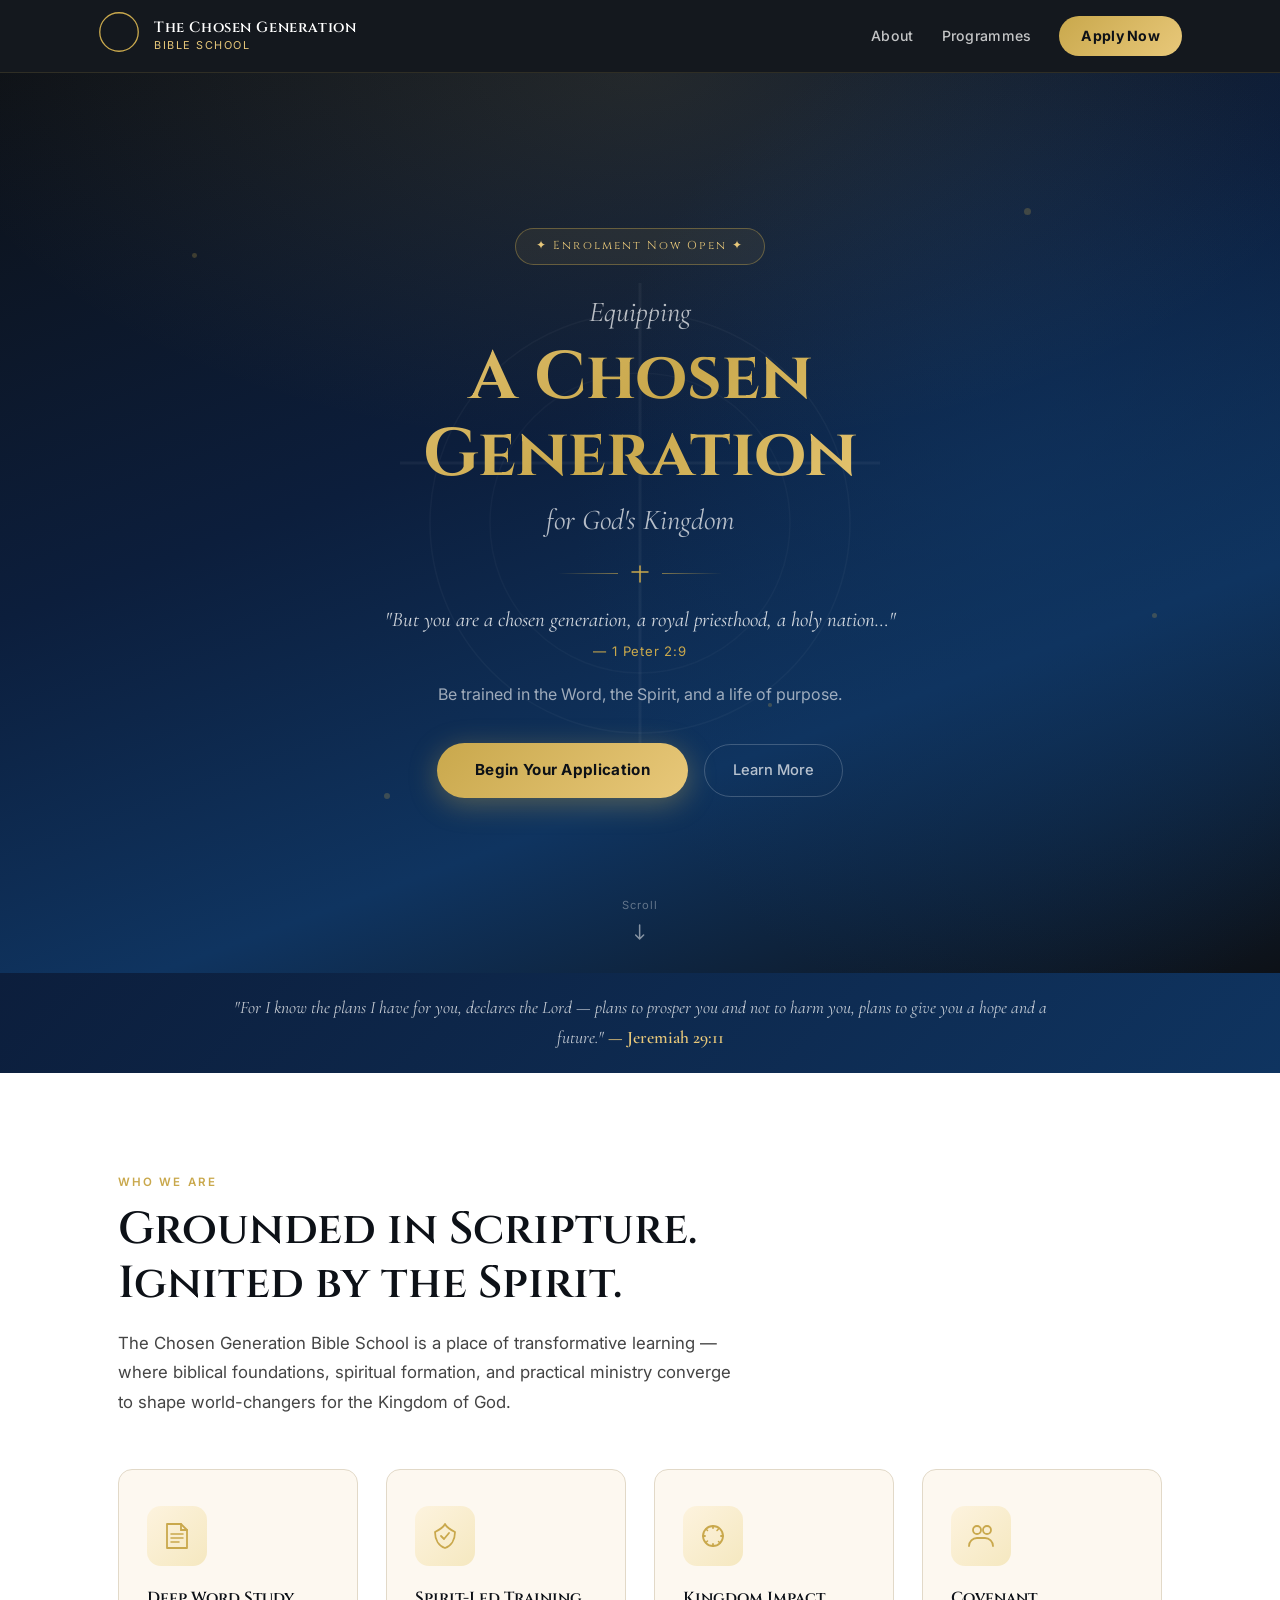
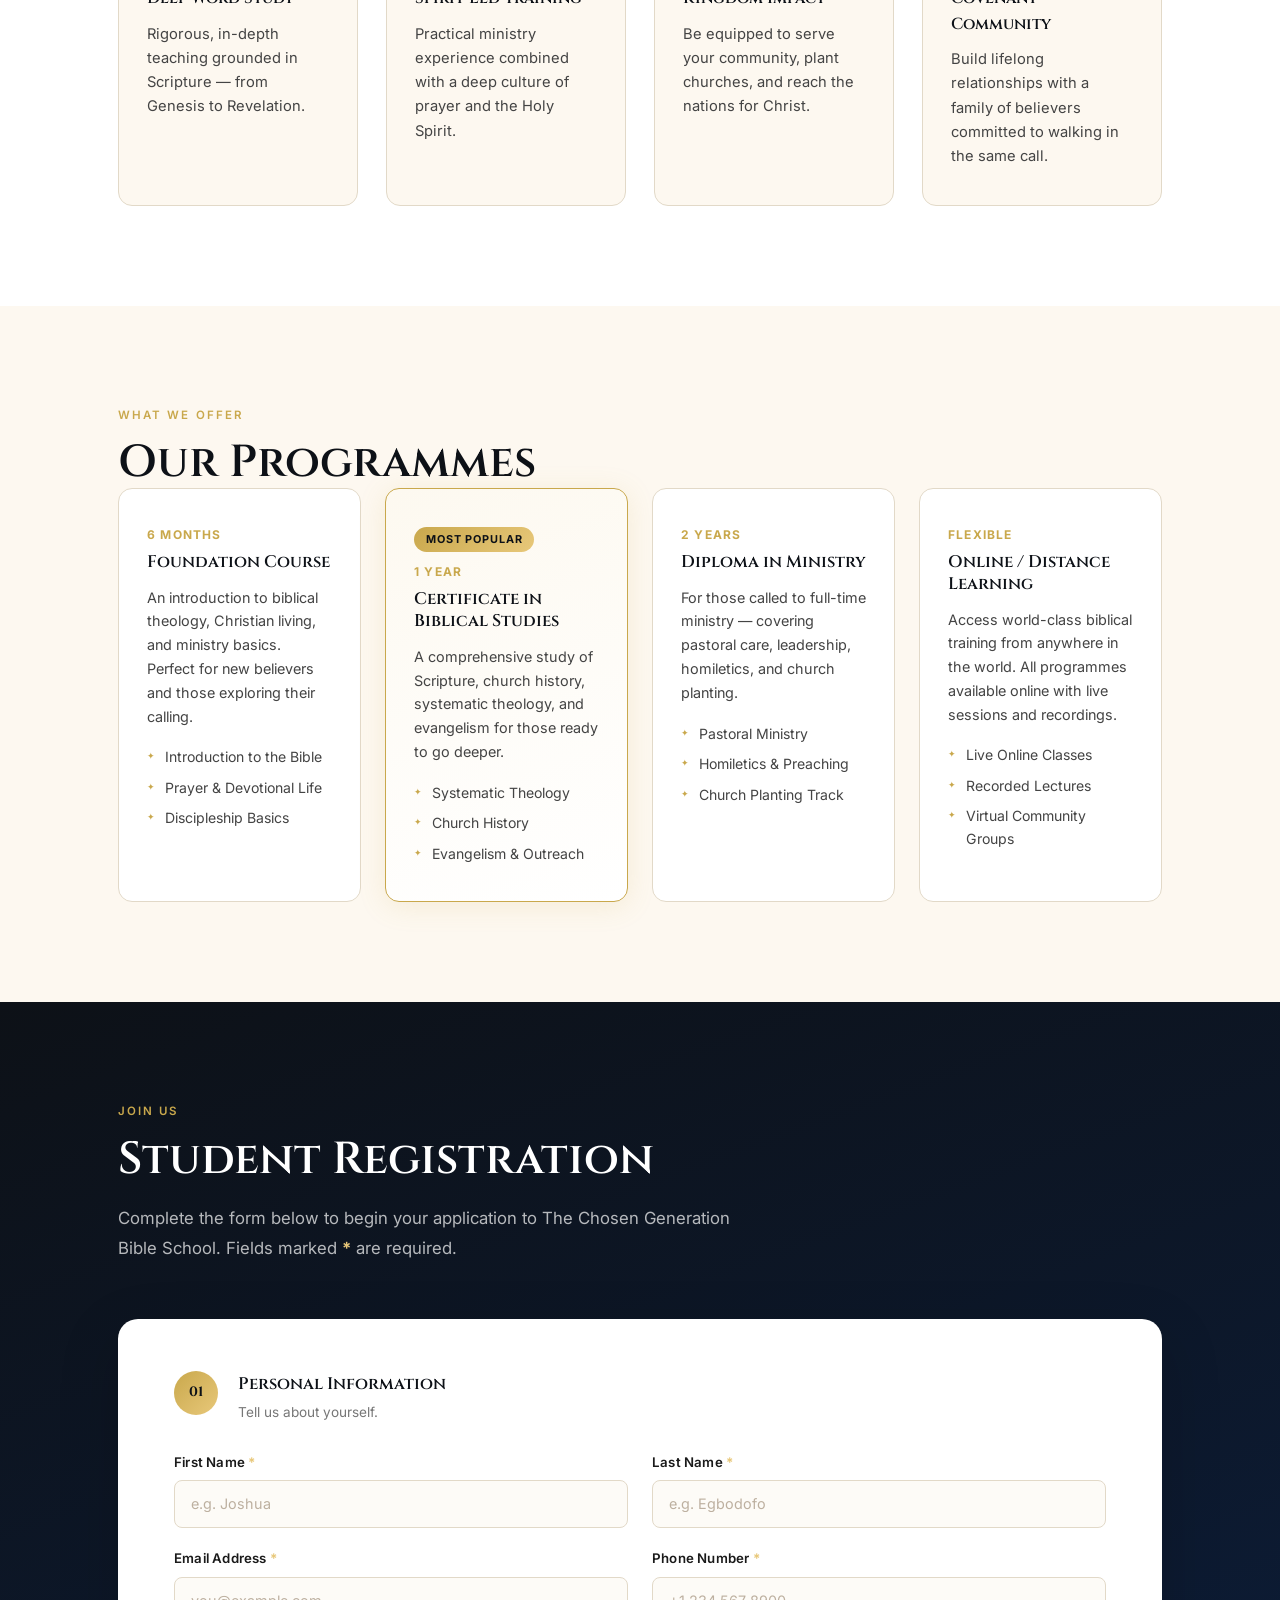
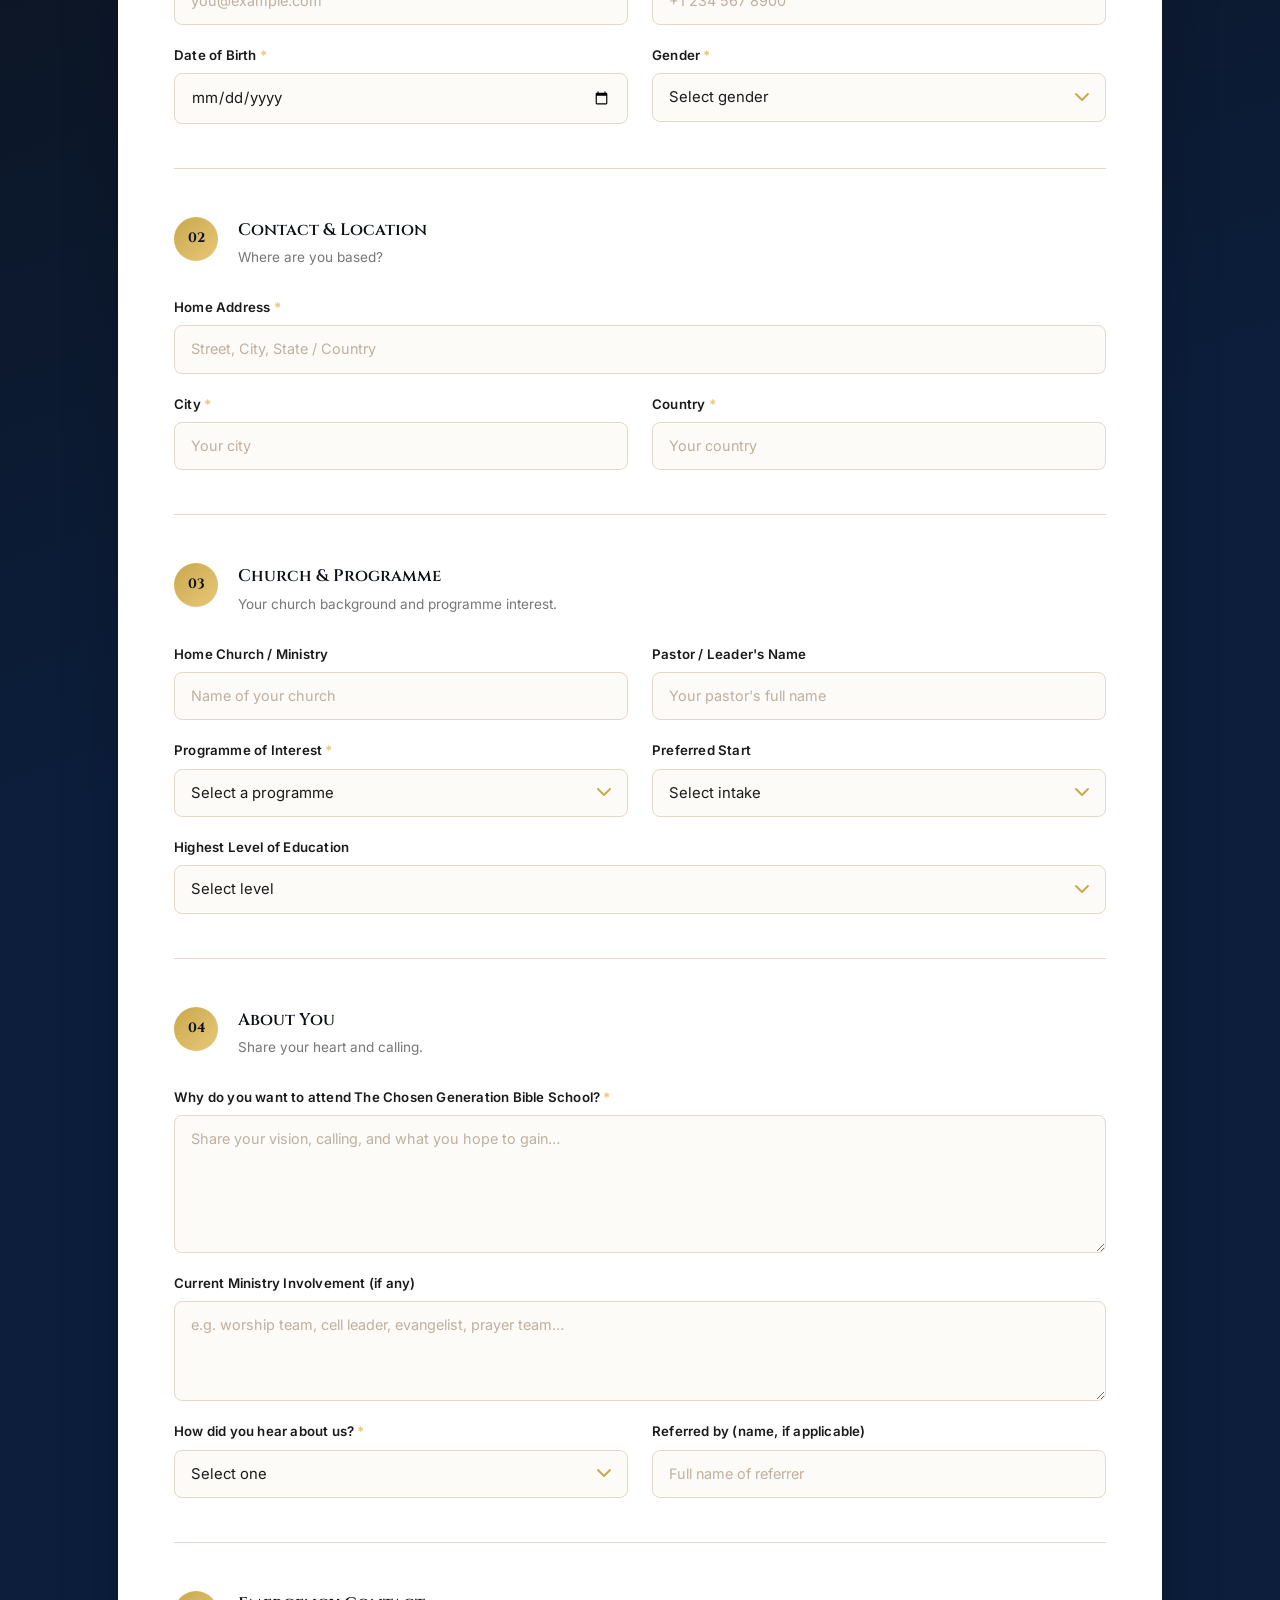
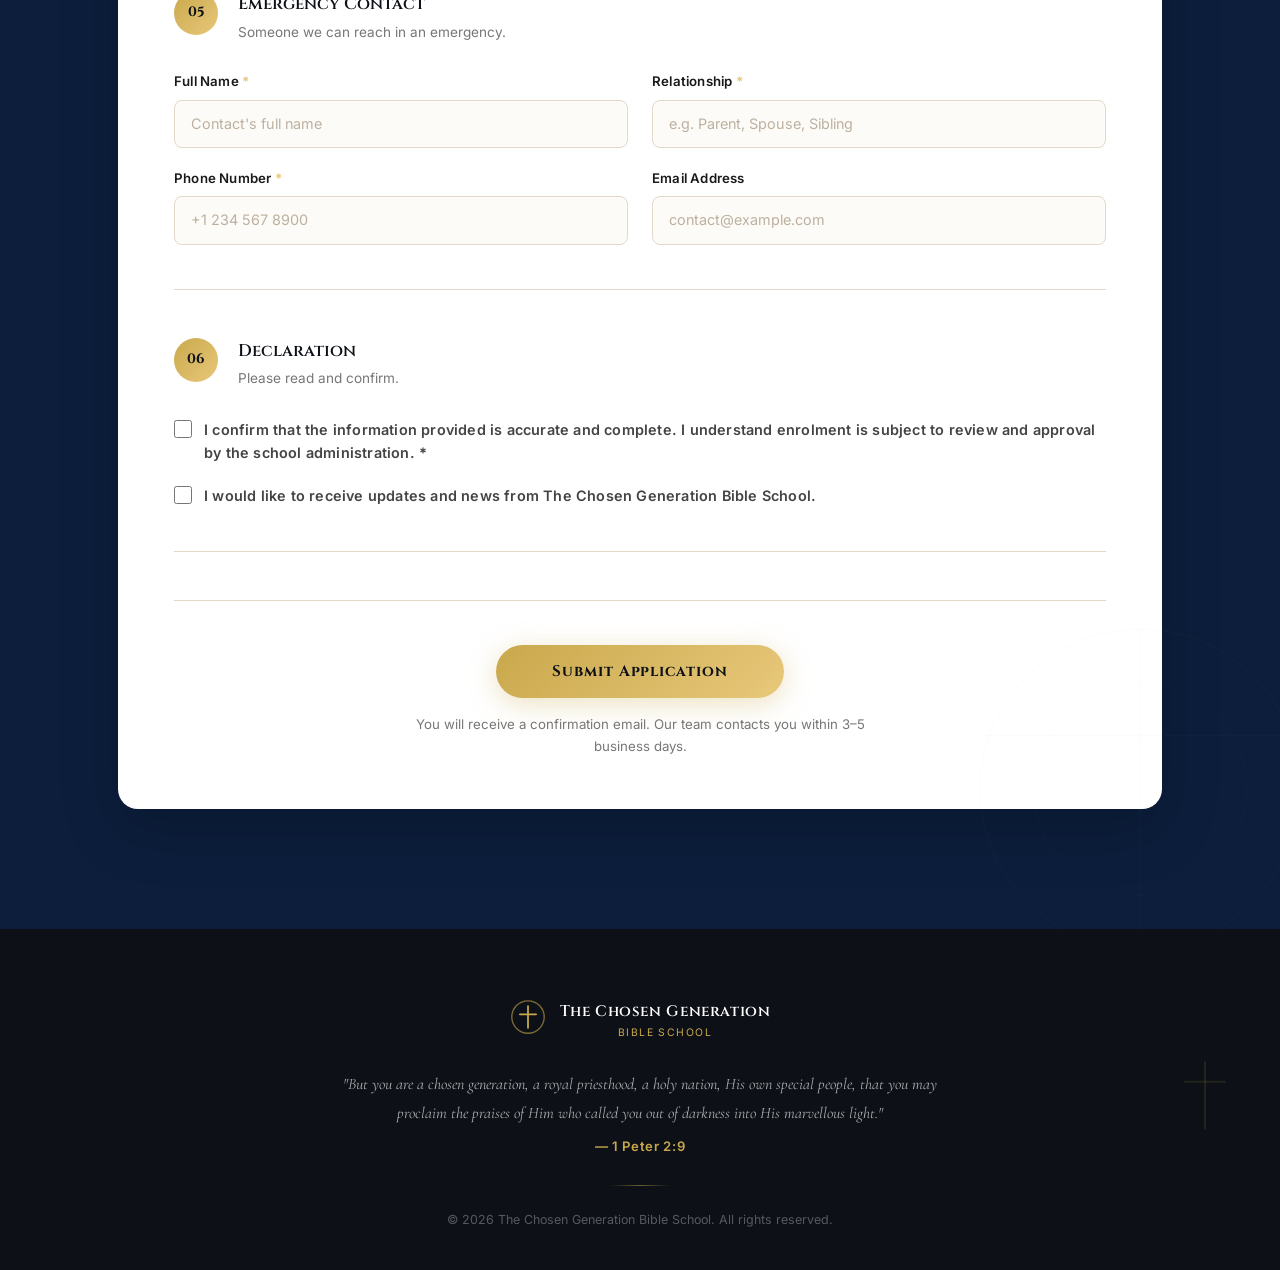
==== index.html @ 265ebb75 "Add registration page for The Chosen Generation Bible School Builds a complete, beautifully styled s" ====
<!DOCTYPE html>
<html lang="en">
<head>
  <meta charset="UTF-8" />
  <meta name="viewport" content="width=device-width, initial-scale=1.0" />
  <title>Register – The Chosen Generation Bible School</title>
  <link rel="stylesheet" href="style.css" />
  <link href="https://fonts.googleapis.com/css2?family=Cinzel:wght@400;600;700&family=Cormorant+Garamond:ital,wght@0,400;0,600;1,400&family=Inter:wght@400;500;600&display=swap" rel="stylesheet" />
</head>
<body>

  <!-- ── HEADER ── -->
  <header class="site-header" id="top">
    <div class="header-inner">
      <a href="#top" class="logo-wrap">
        <div class="logo-emblem">
          <svg viewBox="0 0 48 48" fill="none" xmlns="http://www.w3.org/2000/svg">
            <circle cx="24" cy="24" r="22" stroke="url(#gRing)" stroke-width="1.5"/>
            <line x1="24" y1="10" x2="24" y2="38" stroke="url(#gCross)" stroke-width="2.5" stroke-linecap="round"/>
            <line x1="14" y1="20" x2="34" y2="20" stroke="url(#gCross)" stroke-width="2.5" stroke-linecap="round"/>
            <defs>
              <linearGradient id="gRing" x1="0" y1="0" x2="48" y2="48">
                <stop offset="0%" stop-color="#c9a84c"/>
                <stop offset="100%" stop-color="#f0d080"/>
              </linearGradient>
              <linearGradient id="gCross" x1="0" y1="0" x2="48" y2="48">
                <stop offset="0%" stop-color="#e8c87a"/>
                <stop offset="100%" stop-color="#c9a84c"/>
              </linearGradient>
            </defs>
          </svg>
        </div>
        <div class="logo-text">
          <span class="logo-main">The Chosen Generation</span>
          <span class="logo-sub">Bible School</span>
        </div>
      </a>
      <button class="nav-toggle" id="navToggle" aria-label="Toggle menu">
        <span></span><span></span><span></span>
      </button>
      <nav class="main-nav" id="mainNav">
        <a href="#about">About</a>
        <a href="#programmes">Programmes</a>
        <a href="#register" class="nav-cta">Apply Now</a>
      </nav>
    </div>
  </header>

  <!-- ── HERO ── -->
  <section class="hero">
    <div class="hero-bg">
      <div class="hero-bg-cross">
        <svg viewBox="0 0 200 200" fill="none" xmlns="http://www.w3.org/2000/svg">
          <line x1="100" y1="20" x2="100" y2="180" stroke="white" stroke-width="1" stroke-opacity="0.08"/>
          <line x1="20" y1="80" x2="180" y2="80" stroke="white" stroke-width="1" stroke-opacity="0.08"/>
          <circle cx="100" cy="100" r="70" stroke="white" stroke-width="0.5" stroke-opacity="0.06"/>
          <circle cx="100" cy="100" r="50" stroke="white" stroke-width="0.5" stroke-opacity="0.05"/>
        </svg>
      </div>
      <div class="hero-particles">
        <span class="particle" style="--x:15%;--y:20%;--d:4s;--s:0.8"></span>
        <span class="particle" style="--x:80%;--y:15%;--d:6s;--s:1.2"></span>
        <span class="particle" style="--x:60%;--y:70%;--d:5s;--s:0.6"></span>
        <span class="particle" style="--x:30%;--y:80%;--d:7s;--s:1"></span>
        <span class="particle" style="--x:90%;--y:60%;--d:4.5s;--s:0.9"></span>
      </div>
    </div>
    <div class="hero-content">
      <div class="hero-badge-wrap">
        <span class="hero-badge">✦ Enrolment Now Open ✦</span>
      </div>
      <h1 class="hero-title">
        <span class="hero-title-small">Equipping</span>
        <span class="hero-title-large">A Chosen Generation</span>
        <span class="hero-title-small">for God's Kingdom</span>
      </h1>
      <div class="hero-divider">
        <span></span><svg width="20" height="20" viewBox="0 0 20 20"><path d="M10 2v16M2 8h16" stroke="#c9a84c" stroke-width="1.5" stroke-linecap="round"/></svg><span></span>
      </div>
      <p class="hero-verse">"But you are a chosen generation, a royal priesthood, a holy nation…"</p>
      <p class="hero-ref">— 1 Peter 2:9</p>
      <p class="hero-sub">Be trained in the Word, the Spirit, and a life of purpose.</p>
      <div class="hero-actions">
        <a href="#register" class="btn-hero-primary">Begin Your Application</a>
        <a href="#about" class="btn-hero-ghost">Learn More</a>
      </div>
    </div>
    <div class="hero-scroll-hint">
      <span>Scroll</span>
      <svg width="12" height="18" viewBox="0 0 12 18"><path d="M6 2v14M2 12l4 4 4-4" stroke="rgba(255,255,255,0.5)" stroke-width="1.5" stroke-linecap="round" fill="none"/></svg>
    </div>
  </section>

  <!-- ── VERSE BANNER ── -->
  <div class="verse-banner">
    <p>"For I know the plans I have for you, declares the Lord — plans to prosper you and not to harm you, plans to give you a hope and a future." <em>— Jeremiah 29:11</em></p>
  </div>

  <!-- ── ABOUT ── -->
  <section id="about" class="about-section">
    <div class="section-container">
      <div class="section-label">Who We Are</div>
      <h2 class="section-title">Grounded in Scripture.<br/>Ignited by the Spirit.</h2>
      <p class="section-intro">
        The Chosen Generation Bible School is a place of transformative learning — where biblical foundations,
        spiritual formation, and practical ministry converge to shape world-changers for the Kingdom of God.
      </p>
      <div class="feature-grid">
        <div class="feature-card">
          <div class="feature-icon">
            <svg width="32" height="32" viewBox="0 0 32 32" fill="none"><path d="M6 4h14l6 6v18H6V4z" stroke="#c9a84c" stroke-width="1.8" stroke-linejoin="round"/><path d="M20 4v6h6" stroke="#c9a84c" stroke-width="1.8" stroke-linecap="round"/><line x1="10" y1="14" x2="22" y2="14" stroke="#c9a84c" stroke-width="1.5" stroke-linecap="round"/><line x1="10" y1="18" x2="22" y2="18" stroke="#c9a84c" stroke-width="1.5" stroke-linecap="round"/><line x1="10" y1="22" x2="18" y2="22" stroke="#c9a84c" stroke-width="1.5" stroke-linecap="round"/></svg>
          </div>
          <h3>Deep Word Study</h3>
          <p>Rigorous, in-depth teaching grounded in Scripture — from Genesis to Revelation.</p>
        </div>
        <div class="feature-card">
          <div class="feature-icon">
            <svg width="32" height="32" viewBox="0 0 32 32" fill="none"><path d="M16 4c-2 4-6 6-10 8 0 8 4 14 10 16 6-2 10-8 10-16-4-2-8-4-10-8z" stroke="#c9a84c" stroke-width="1.8" stroke-linejoin="round"/><path d="M12 16l3 3 5-6" stroke="#c9a84c" stroke-width="1.8" stroke-linecap="round" stroke-linejoin="round"/></svg>
          </div>
          <h3>Spirit-Led Training</h3>
          <p>Practical ministry experience combined with a deep culture of prayer and the Holy Spirit.</p>
        </div>
        <div class="feature-card">
          <div class="feature-icon">
            <svg width="32" height="32" viewBox="0 0 32 32" fill="none"><circle cx="16" cy="16" r="10" stroke="#c9a84c" stroke-width="1.8"/><path d="M16 6v2M16 24v2M6 16h2M24 16h2" stroke="#c9a84c" stroke-width="1.8" stroke-linecap="round"/><path d="M9 9l1.5 1.5M21.5 21.5l1.5 1.5M21.5 9l-1.5 1.5M9 22.5l1.5-1.5" stroke="#c9a84c" stroke-width="1.5" stroke-linecap="round"/></svg>
          </div>
          <h3>Kingdom Impact</h3>
          <p>Be equipped to serve your community, plant churches, and reach the nations for Christ.</p>
        </div>
        <div class="feature-card">
          <div class="feature-icon">
            <svg width="32" height="32" viewBox="0 0 32 32" fill="none"><circle cx="12" cy="10" r="4" stroke="#c9a84c" stroke-width="1.8"/><circle cx="22" cy="10" r="4" stroke="#c9a84c" stroke-width="1.8"/><path d="M4 26c0-4.4 3.6-8 8-8h8c4.4 0 8 3.6 8 8" stroke="#c9a84c" stroke-width="1.8" stroke-linecap="round"/></svg>
          </div>
          <h3>Covenant Community</h3>
          <p>Build lifelong relationships with a family of believers committed to walking in the same call.</p>
        </div>
      </div>
    </div>
  </section>

  <!-- ── PROGRAMMES ── -->
  <section id="programmes" class="programmes-section">
    <div class="section-container">
      <div class="section-label">What We Offer</div>
      <h2 class="section-title">Our Programmes</h2>
      <div class="programme-grid">
        <div class="programme-card">
          <div class="programme-duration">6 Months</div>
          <h3>Foundation Course</h3>
          <p>An introduction to biblical theology, Christian living, and ministry basics. Perfect for new believers and those exploring their calling.</p>
          <ul>
            <li>Introduction to the Bible</li>
            <li>Prayer &amp; Devotional Life</li>
            <li>Discipleship Basics</li>
          </ul>
        </div>
        <div class="programme-card featured">
          <div class="programme-badge">Most Popular</div>
          <div class="programme-duration">1 Year</div>
          <h3>Certificate in Biblical Studies</h3>
          <p>A comprehensive study of Scripture, church history, systematic theology, and evangelism for those ready to go deeper.</p>
          <ul>
            <li>Systematic Theology</li>
            <li>Church History</li>
            <li>Evangelism &amp; Outreach</li>
          </ul>
        </div>
        <div class="programme-card">
          <div class="programme-duration">2 Years</div>
          <h3>Diploma in Ministry</h3>
          <p>For those called to full-time ministry — covering pastoral care, leadership, homiletics, and church planting.</p>
          <ul>
            <li>Pastoral Ministry</li>
            <li>Homiletics &amp; Preaching</li>
            <li>Church Planting Track</li>
          </ul>
        </div>
        <div class="programme-card">
          <div class="programme-duration">Flexible</div>
          <h3>Online / Distance Learning</h3>
          <p>Access world-class biblical training from anywhere in the world. All programmes available online with live sessions and recordings.</p>
          <ul>
            <li>Live Online Classes</li>
            <li>Recorded Lectures</li>
            <li>Virtual Community Groups</li>
          </ul>
        </div>
      </div>
    </div>
  </section>

  <!-- ── REGISTRATION FORM ── -->
  <section id="register" class="form-section">
    <div class="form-bg-cross">
      <svg viewBox="0 0 300 300" fill="none" xmlns="http://www.w3.org/2000/svg">
        <circle cx="150" cy="150" r="120" stroke="#c9a84c" stroke-width="0.5" stroke-opacity="0.12"/>
        <circle cx="150" cy="150" r="80" stroke="#c9a84c" stroke-width="0.5" stroke-opacity="0.08"/>
        <line x1="150" y1="30" x2="150" y2="270" stroke="#c9a84c" stroke-width="0.5" stroke-opacity="0.1"/>
        <line x1="30" y1="110" x2="270" y2="110" stroke="#c9a84c" stroke-width="0.5" stroke-opacity="0.1"/>
      </svg>
    </div>
    <div class="section-container">
      <div class="form-intro">
        <div class="section-label">Join Us</div>
        <h2 class="section-title light">Student Registration</h2>
        <p class="section-intro light">
          Complete the form below to begin your application to The Chosen Generation Bible School.
          Fields marked <span class="req">*</span> are required.
        </p>
      </div>

      <div class="form-card">
        <!--
          HOW TO ACTIVATE FORM SUBMISSIONS
          =================================
          1. Go to https://web3forms.com
          2. Enter your email address → click "Create Access Key"
          3. Copy the access key
          4. Replace "YOUR_ACCESS_KEY_HERE" below with your key
          Free plan: 250 submissions/month — no credit card needed.
        -->
        <form id="registrationForm" action="https://api.web3forms.com/submit" method="POST" novalidate>
          <input type="hidden" name="access_key" value="YOUR_ACCESS_KEY_HERE" />
          <input type="hidden" name="subject" value="New Bible School Registration – The Chosen Generation" />
          <input type="hidden" name="redirect" value="https://iamwheelze.github.io/thechosengen/success.html" />
          <input type="checkbox" name="botcheck" style="display:none;" />

          <!-- Personal Information -->
          <div class="form-block">
            <div class="form-block-header">
              <div class="form-block-num">01</div>
              <div>
                <h3>Personal Information</h3>
                <p>Tell us about yourself.</p>
              </div>
            </div>
            <div class="field-grid">
              <div class="field">
                <label for="firstName">First Name <span class="req">*</span></label>
                <input type="text" id="firstName" name="First Name" placeholder="e.g. Joshua" required />
              </div>
              <div class="field">
                <label for="lastName">Last Name <span class="req">*</span></label>
                <input type="text" id="lastName" name="Last Name" placeholder="e.g. Egbodofo" required />
              </div>
              <div class="field">
                <label for="email">Email Address <span class="req">*</span></label>
                <input type="email" id="email" name="Email" placeholder="you@example.com" required />
              </div>
              <div class="field">
                <label for="phone">Phone Number <span class="req">*</span></label>
                <input type="tel" id="phone" name="Phone Number" placeholder="+1 234 567 8900" required />
              </div>
              <div class="field">
                <label for="dob">Date of Birth <span class="req">*</span></label>
                <input type="date" id="dob" name="Date of Birth" required />
              </div>
              <div class="field">
                <label for="gender">Gender <span class="req">*</span></label>
                <select id="gender" name="Gender" required>
                  <option value="" disabled selected>Select gender</option>
                  <option>Male</option>
                  <option>Female</option>
                  <option>Prefer not to say</option>
                </select>
              </div>
            </div>
          </div>

          <!-- Contact & Location -->
          <div class="form-block">
            <div class="form-block-header">
              <div class="form-block-num">02</div>
              <div>
                <h3>Contact &amp; Location</h3>
                <p>Where are you based?</p>
              </div>
            </div>
            <div class="field-grid">
              <div class="field field-full">
                <label for="address">Home Address <span class="req">*</span></label>
                <input type="text" id="address" name="Home Address" placeholder="Street, City, State / Country" required />
              </div>
              <div class="field">
                <label for="city">City <span class="req">*</span></label>
                <input type="text" id="city" name="City" placeholder="Your city" required />
              </div>
              <div class="field">
                <label for="country">Country <span class="req">*</span></label>
                <input type="text" id="country" name="Country" placeholder="Your country" required />
              </div>
            </div>
          </div>

          <!-- Church & Programme -->
          <div class="form-block">
            <div class="form-block-header">
              <div class="form-block-num">03</div>
              <div>
                <h3>Church &amp; Programme</h3>
                <p>Your church background and programme interest.</p>
              </div>
            </div>
            <div class="field-grid">
              <div class="field">
                <label for="church">Home Church / Ministry</label>
                <input type="text" id="church" name="Home Church" placeholder="Name of your church" />
              </div>
              <div class="field">
                <label for="pastor">Pastor / Leader's Name</label>
                <input type="text" id="pastor" name="Pastor Name" placeholder="Your pastor's full name" />
              </div>
              <div class="field">
                <label for="programme">Programme of Interest <span class="req">*</span></label>
                <select id="programme" name="Programme of Interest" required>
                  <option value="" disabled selected>Select a programme</option>
                  <option>Foundation Course (6 months)</option>
                  <option>Certificate in Biblical Studies (1 year)</option>
                  <option>Diploma in Ministry (2 years)</option>
                  <option>Leadership &amp; Church Planting Track</option>
                  <option>Online / Distance Learning</option>
                  <option>Not sure – please advise me</option>
                </select>
              </div>
              <div class="field">
                <label for="startDate">Preferred Start</label>
                <select id="startDate" name="Preferred Start Date">
                  <option value="" disabled selected>Select intake</option>
                  <option>January Intake</option>
                  <option>April Intake</option>
                  <option>September Intake</option>
                  <option>Flexible / Online</option>
                </select>
              </div>
              <div class="field field-full">
                <label for="education">Highest Level of Education</label>
                <select id="education" name="Highest Education Level">
                  <option value="" disabled selected>Select level</option>
                  <option>Primary / Elementary</option>
                  <option>Secondary / High School</option>
                  <option>Diploma / Vocational</option>
                  <option>Bachelor's Degree</option>
                  <option>Master's Degree</option>
                  <option>Doctorate / PhD</option>
                </select>
              </div>
            </div>
          </div>

          <!-- About You -->
          <div class="form-block">
            <div class="form-block-header">
              <div class="form-block-num">04</div>
              <div>
                <h3>About You</h3>
                <p>Share your heart and calling.</p>
              </div>
            </div>
            <div class="field-grid">
              <div class="field field-full">
                <label for="motivation">Why do you want to attend The Chosen Generation Bible School? <span class="req">*</span></label>
                <textarea id="motivation" name="Motivation" rows="5" placeholder="Share your vision, calling, and what you hope to gain…" required></textarea>
              </div>
              <div class="field field-full">
                <label for="ministry">Current Ministry Involvement (if any)</label>
                <textarea id="ministry" name="Ministry Involvement" rows="3" placeholder="e.g. worship team, cell leader, evangelist, prayer team…"></textarea>
              </div>
              <div class="field">
                <label for="heardFrom">How did you hear about us? <span class="req">*</span></label>
                <select id="heardFrom" name="How They Heard" required>
                  <option value="" disabled selected>Select one</option>
                  <option>Social Media (Instagram / Facebook)</option>
                  <option>YouTube</option>
                  <option>Friend / Family Referral</option>
                  <option>Church Announcement</option>
                  <option>WhatsApp</option>
                  <option>Flyer / Poster</option>
                  <option>Other</option>
                </select>
              </div>
              <div class="field">
                <label for="referral">Referred by (name, if applicable)</label>
                <input type="text" id="referral" name="Referred By" placeholder="Full name of referrer" />
              </div>
            </div>
          </div>

          <!-- Emergency Contact -->
          <div class="form-block">
            <div class="form-block-header">
              <div class="form-block-num">05</div>
              <div>
                <h3>Emergency Contact</h3>
                <p>Someone we can reach in an emergency.</p>
              </div>
            </div>
            <div class="field-grid">
              <div class="field">
                <label for="ecName">Full Name <span class="req">*</span></label>
                <input type="text" id="ecName" name="Emergency Contact Name" placeholder="Contact's full name" required />
              </div>
              <div class="field">
                <label for="ecRelation">Relationship <span class="req">*</span></label>
                <input type="text" id="ecRelation" name="Emergency Contact Relationship" placeholder="e.g. Parent, Spouse, Sibling" required />
              </div>
              <div class="field">
                <label for="ecPhone">Phone Number <span class="req">*</span></label>
                <input type="tel" id="ecPhone" name="Emergency Contact Phone" placeholder="+1 234 567 8900" required />
              </div>
              <div class="field">
                <label for="ecEmail">Email Address</label>
                <input type="email" id="ecEmail" name="Emergency Contact Email" placeholder="contact@example.com" />
              </div>
            </div>
          </div>

          <!-- Declaration -->
          <div class="form-block">
            <div class="form-block-header">
              <div class="form-block-num">06</div>
              <div>
                <h3>Declaration</h3>
                <p>Please read and confirm.</p>
              </div>
            </div>
            <div class="field-grid">
              <div class="field field-full">
                <label class="checkbox-label">
                  <input type="checkbox" name="Declaration" value="Agreed" required />
                  <span>I confirm that the information provided is accurate and complete. I understand enrolment is subject to review and approval by the school administration. <span class="req">*</span></span>
                </label>
              </div>
              <div class="field field-full">
                <label class="checkbox-label">
                  <input type="checkbox" name="Newsletter" value="Yes" />
                  <span>I would like to receive updates and news from The Chosen Generation Bible School.</span>
                </label>
              </div>
            </div>
          </div>

          <div class="form-submit-area">
            <button type="submit" class="btn-submit" id="submitBtn">
              <span id="btnText">Submit Application</span>
              <span id="btnLoader" style="display:none;">Sending…</span>
            </button>
            <p class="submit-note">You will receive a confirmation email. Our team contacts you within 3–5 business days.</p>
          </div>

        </form>
      </div>
    </div>
  </section>

  <!-- ── FOOTER ── -->
  <footer class="site-footer">
    <div class="footer-cross-art">
      <svg viewBox="0 0 100 120" fill="none" xmlns="http://www.w3.org/2000/svg">
        <line x1="50" y1="10" x2="50" y2="110" stroke="#c9a84c" stroke-width="3" stroke-linecap="round" stroke-opacity="0.3"/>
        <line x1="20" y1="40" x2="80" y2="40" stroke="#c9a84c" stroke-width="3" stroke-linecap="round" stroke-opacity="0.3"/>
      </svg>
    </div>
    <div class="footer-inner">
      <div class="footer-brand">
        <div class="footer-emblem">
          <svg viewBox="0 0 40 40" fill="none" xmlns="http://www.w3.org/2000/svg">
            <circle cx="20" cy="20" r="18" stroke="#c9a84c" stroke-width="1.5" stroke-opacity="0.6"/>
            <line x1="20" y1="8" x2="20" y2="32" stroke="#c9a84c" stroke-width="2" stroke-linecap="round"/>
            <line x1="11" y1="17" x2="29" y2="17" stroke="#c9a84c" stroke-width="2" stroke-linecap="round"/>
          </svg>
        </div>
        <div>
          <div class="footer-name">The Chosen Generation</div>
          <div class="footer-sub">Bible School</div>
        </div>
      </div>
      <div class="footer-verse-wrap">
        <p class="footer-verse">"But you are a chosen generation, a royal priesthood, a holy nation, His own special people, that you may proclaim the praises of Him who called you out of darkness into His marvellous light."</p>
        <p class="footer-ref">— 1 Peter 2:9</p>
      </div>
      <div class="footer-divider"></div>
      <p class="footer-copy">&copy; 2026 The Chosen Generation Bible School. All rights reserved.</p>
    </div>
  </footer>

  <!-- Toast -->
  <div id="toast" class="toast" role="alert" aria-live="polite"></div>

  <script src="script.js"></script>
</body>
</html>
---- style.css ----
/* ================================================================
   The Chosen Generation Bible School — Registration Page
   Redesigned for beauty, warmth, and kingdom purpose
   ================================================================ */

*, *::before, *::after { box-sizing: border-box; margin: 0; padding: 0; }

:root {
  /* Brand Colors */
  --gold:         #c9a84c;
  --gold-light:   #e8c87a;
  --gold-pale:    #f5e8c0;
  --dark:         #0d1117;
  --dark-2:       #161b22;
  --navy:         #0c1e3c;
  --navy-mid:     #0f3460;
  --cream:        #fdf8f0;
  --white:        #ffffff;
  --text:         #1a1a1a;
  --text-mid:     #444;
  --text-light:   #777;
  --border:       #e2d9c8;
  --border-focus: #c9a84c;

  /* Radii & Shadows */
  --radius-sm:  8px;
  --radius:     14px;
  --radius-lg:  22px;
  --shadow-sm:  0 2px 12px rgba(0,0,0,0.06);
  --shadow:     0 8px 40px rgba(0,0,0,0.10);
  --shadow-lg:  0 20px 60px rgba(0,0,0,0.18);

  /* Transitions */
  --ease: cubic-bezier(0.4, 0, 0.2, 1);
}

html { scroll-behavior: smooth; font-size: 16px; }

body {
  font-family: 'Inter', -apple-system, BlinkMacSystemFont, sans-serif;
  background: var(--cream);
  color: var(--text);
  line-height: 1.6;
  -webkit-font-smoothing: antialiased;
}

/* ── HEADER ──────────────────────────────────────────────────── */
.site-header {
  position: sticky;
  top: 0;
  z-index: 200;
  background: rgba(13, 17, 23, 0.97);
  backdrop-filter: blur(12px);
  -webkit-backdrop-filter: blur(12px);
  border-bottom: 1px solid rgba(201,168,76,0.15);
}

.header-inner {
  max-width: 1140px;
  margin: 0 auto;
  padding: 0 28px;
  height: 72px;
  display: flex;
  align-items: center;
  justify-content: space-between;
}

.logo-wrap {
  display: flex;
  align-items: center;
  gap: 14px;
  text-decoration: none;
}

.logo-emblem svg { width: 42px; height: 42px; flex-shrink: 0; }

.logo-text { display: flex; flex-direction: column; }

.logo-main {
  font-family: 'Cinzel', serif;
  font-size: 0.92rem;
  font-weight: 600;
  color: var(--white);
  letter-spacing: 0.04em;
  line-height: 1.3;
}

.logo-sub {
  font-size: 0.68rem;
  color: var(--gold-light);
  letter-spacing: 0.14em;
  text-transform: uppercase;
}

.main-nav {
  display: flex;
  align-items: center;
  gap: 28px;
}

.main-nav a {
  font-size: 0.88rem;
  font-weight: 500;
  color: rgba(255,255,255,0.75);
  text-decoration: none;
  letter-spacing: 0.02em;
  transition: color 0.2s var(--ease);
}

.main-nav a:hover { color: var(--gold-light); }

.nav-cta {
  background: linear-gradient(135deg, var(--gold), var(--gold-light)) !important;
  color: var(--dark) !important;
  font-weight: 700 !important;
  padding: 9px 22px;
  border-radius: 50px;
  transition: opacity 0.2s, transform 0.2s !important;
}

.nav-cta:hover { opacity: 0.9 !important; transform: translateY(-1px) !important; }

.nav-toggle {
  display: none;
  flex-direction: column;
  gap: 5px;
  background: none;
  border: none;
  cursor: pointer;
  padding: 4px;
}

.nav-toggle span {
  display: block;
  width: 24px;
  height: 2px;
  background: var(--white);
  border-radius: 2px;
  transition: 0.3s;
}

/* ── HERO ─────────────────────────────────────────────────────── */
.hero {
  position: relative;
  min-height: 100svh;
  min-height: 100vh;
  display: flex;
  align-items: center;
  justify-content: center;
  overflow: hidden;
  background: var(--dark);
}

/* Layered gradient background */
.hero::before {
  content: '';
  position: absolute;
  inset: 0;
  background:
    radial-gradient(ellipse 80% 60% at 50% 0%, rgba(201,168,76,0.12) 0%, transparent 70%),
    radial-gradient(ellipse 50% 80% at 80% 50%, rgba(15,52,96,0.6) 0%, transparent 70%),
    linear-gradient(160deg, #0d1117 0%, #0c1e3c 40%, #0f3460 70%, #0d1117 100%);
  z-index: 0;
}

.hero-bg {
  position: absolute;
  inset: 0;
  z-index: 1;
  pointer-events: none;
}

.hero-bg-cross {
  position: absolute;
  top: 50%;
  left: 50%;
  transform: translate(-50%, -50%);
  width: min(600px, 90vw);
  height: min(600px, 90vw);
  opacity: 0.6;
}

.hero-bg-cross svg { width: 100%; height: 100%; }

/* Floating particles */
.particle {
  position: absolute;
  left: var(--x);
  top: var(--y);
  width: calc(var(--s) * 6px);
  height: calc(var(--s) * 6px);
  border-radius: 50%;
  background: var(--gold);
  opacity: 0.25;
  animation: float var(--d) ease-in-out infinite alternate;
}

@keyframes float {
  from { transform: translateY(0) scale(1); opacity: 0.2; }
  to   { transform: translateY(-18px) scale(1.2); opacity: 0.5; }
}

.hero-content {
  position: relative;
  z-index: 2;
  text-align: center;
  padding: 80px 24px 100px;
  max-width: 760px;
}

.hero-badge-wrap {
  margin-bottom: 24px;
}

.hero-badge {
  display: inline-block;
  font-family: 'Cinzel', serif;
  font-size: 0.72rem;
  letter-spacing: 0.18em;
  color: var(--gold-light);
  border: 1px solid rgba(201,168,76,0.4);
  background: rgba(201,168,76,0.08);
  padding: 8px 20px;
  border-radius: 50px;
}

.hero-title {
  display: flex;
  flex-direction: column;
  gap: 4px;
  margin-bottom: 20px;
}

.hero-title-small {
  font-family: 'Cormorant Garamond', serif;
  font-size: clamp(1.3rem, 3vw, 1.8rem);
  font-style: italic;
  color: rgba(255,255,255,0.7);
  font-weight: 400;
}

.hero-title-large {
  font-family: 'Cinzel', serif;
  font-size: clamp(2.4rem, 6vw, 4.2rem);
  font-weight: 700;
  background: linear-gradient(135deg, var(--gold-light) 0%, var(--gold) 50%, #f0d080 100%);
  -webkit-background-clip: text;
  -webkit-text-fill-color: transparent;
  background-clip: text;
  line-height: 1.15;
}

.hero-divider {
  display: flex;
  align-items: center;
  justify-content: center;
  gap: 12px;
  margin: 20px 0;
}

.hero-divider span {
  display: block;
  height: 1px;
  width: 60px;
  background: linear-gradient(90deg, transparent, rgba(201,168,76,0.6));
}

.hero-divider span:last-child {
  background: linear-gradient(90deg, rgba(201,168,76,0.6), transparent);
}

.hero-verse {
  font-family: 'Cormorant Garamond', serif;
  font-size: clamp(1.05rem, 2.5vw, 1.3rem);
  font-style: italic;
  color: rgba(255,255,255,0.82);
  margin-bottom: 6px;
  line-height: 1.5;
}

.hero-ref {
  font-size: 0.82rem;
  color: var(--gold);
  letter-spacing: 0.06em;
  margin-bottom: 20px;
}

.hero-sub {
  font-size: 1rem;
  color: rgba(255,255,255,0.6);
  margin-bottom: 36px;
  max-width: 480px;
  margin-left: auto;
  margin-right: auto;
}

.hero-actions {
  display: flex;
  align-items: center;
  justify-content: center;
  gap: 16px;
  flex-wrap: wrap;
}

.btn-hero-primary {
  display: inline-flex;
  align-items: center;
  gap: 8px;
  background: linear-gradient(135deg, var(--gold), var(--gold-light));
  color: var(--dark);
  text-decoration: none;
  font-weight: 700;
  font-size: 0.95rem;
  letter-spacing: 0.02em;
  padding: 15px 38px;
  border-radius: 50px;
  transition: transform 0.25s var(--ease), box-shadow 0.25s var(--ease);
  box-shadow: 0 6px 28px rgba(201,168,76,0.38);
}

.btn-hero-primary:hover {
  transform: translateY(-3px);
  box-shadow: 0 12px 36px rgba(201,168,76,0.5);
}

.btn-hero-ghost {
  display: inline-flex;
  align-items: center;
  color: rgba(255,255,255,0.7);
  text-decoration: none;
  font-weight: 500;
  font-size: 0.92rem;
  padding: 14px 28px;
  border: 1px solid rgba(255,255,255,0.2);
  border-radius: 50px;
  transition: border-color 0.2s, color 0.2s, background 0.2s;
}

.btn-hero-ghost:hover {
  border-color: var(--gold);
  color: var(--gold-light);
  background: rgba(201,168,76,0.06);
}

.hero-scroll-hint {
  position: absolute;
  bottom: 32px;
  left: 50%;
  transform: translateX(-50%);
  display: flex;
  flex-direction: column;
  align-items: center;
  gap: 8px;
  font-size: 0.7rem;
  letter-spacing: 0.1em;
  color: rgba(255,255,255,0.35);
  animation: pulse 2.5s ease-in-out infinite;
  z-index: 2;
}

@keyframes pulse {
  0%, 100% { opacity: 0.4; transform: translateX(-50%) translateY(0); }
  50%       { opacity: 0.8; transform: translateX(-50%) translateY(5px); }
}

/* ── VERSE BANNER ─────────────────────────────────────────────── */
.verse-banner {
  background: linear-gradient(135deg, var(--navy), var(--navy-mid));
  padding: 20px 24px;
  text-align: center;
}

.verse-banner p {
  font-family: 'Cormorant Garamond', serif;
  font-size: clamp(0.95rem, 2vw, 1.1rem);
  font-style: italic;
  color: rgba(255,255,255,0.75);
  max-width: 860px;
  margin: auto;
  line-height: 1.7;
}

.verse-banner em {
  color: var(--gold-light);
  font-style: normal;
  font-weight: 600;
}

/* ── SECTION COMMONS ──────────────────────────────────────────── */
.section-container {
  max-width: 1100px;
  margin: 0 auto;
  padding: 0 28px;
}

.section-label {
  font-size: 0.72rem;
  font-weight: 600;
  letter-spacing: 0.18em;
  text-transform: uppercase;
  color: var(--gold);
  margin-bottom: 12px;
}

.section-title {
  font-family: 'Cinzel', serif;
  font-size: clamp(1.8rem, 4vw, 2.8rem);
  font-weight: 600;
  color: var(--dark);
  line-height: 1.2;
  margin-bottom: 18px;
}

.section-title.light { color: var(--white); }

.section-intro {
  font-size: 1.05rem;
  color: var(--text-mid);
  max-width: 620px;
  line-height: 1.75;
  margin-bottom: 52px;
}

.section-intro.light { color: rgba(255,255,255,0.7); }

/* ── ABOUT SECTION ────────────────────────────────────────────── */
.about-section {
  padding: 100px 0;
  background: var(--white);
}

.feature-grid {
  display: grid;
  grid-template-columns: repeat(auto-fit, minmax(230px, 1fr));
  gap: 28px;
}

.feature-card {
  padding: 36px 28px;
  border: 1px solid var(--border);
  border-radius: var(--radius);
  background: var(--cream);
  transition: transform 0.3s var(--ease), box-shadow 0.3s var(--ease), border-color 0.3s;
  position: relative;
  overflow: hidden;
}

.feature-card::after {
  content: '';
  position: absolute;
  bottom: 0;
  left: 0;
  right: 0;
  height: 3px;
  background: linear-gradient(90deg, var(--gold), var(--gold-light));
  transform: scaleX(0);
  transform-origin: left;
  transition: transform 0.3s var(--ease);
}

.feature-card:hover {
  transform: translateY(-6px);
  box-shadow: var(--shadow);
  border-color: var(--gold-pale);
}

.feature-card:hover::after { transform: scaleX(1); }

.feature-icon {
  width: 60px;
  height: 60px;
  border-radius: 14px;
  background: linear-gradient(135deg, #fdf3de, #f5e8c0);
  display: flex;
  align-items: center;
  justify-content: center;
  margin-bottom: 20px;
}

.feature-card h3 {
  font-family: 'Cinzel', serif;
  font-size: 1rem;
  font-weight: 600;
  color: var(--dark);
  margin-bottom: 10px;
}

.feature-card p {
  font-size: 0.92rem;
  color: var(--text-mid);
  line-height: 1.65;
}

/* ── PROGRAMMES ───────────────────────────────────────────────── */
.programmes-section {
  padding: 100px 0;
  background: var(--cream);
}

.programme-grid {
  display: grid;
  grid-template-columns: repeat(auto-fit, minmax(240px, 1fr));
  gap: 24px;
  margin-top: -20px;
}

.programme-card {
  background: var(--white);
  border: 1px solid var(--border);
  border-radius: var(--radius);
  padding: 36px 28px;
  position: relative;
  transition: transform 0.3s var(--ease), box-shadow 0.3s var(--ease);
}

.programme-card:hover {
  transform: translateY(-5px);
  box-shadow: var(--shadow);
}

.programme-card.featured {
  border-color: var(--gold);
  background: linear-gradient(160deg, #fdf9f0 0%, var(--white) 100%);
  box-shadow: 0 4px 28px rgba(201,168,76,0.15);
}

.programme-badge {
  display: inline-block;
  background: linear-gradient(135deg, var(--gold), var(--gold-light));
  color: var(--dark);
  font-size: 0.68rem;
  font-weight: 700;
  letter-spacing: 0.08em;
  text-transform: uppercase;
  padding: 4px 12px;
  border-radius: 20px;
  margin-bottom: 10px;
}

.programme-duration {
  font-size: 0.75rem;
  font-weight: 700;
  letter-spacing: 0.1em;
  text-transform: uppercase;
  color: var(--gold);
  margin-bottom: 8px;
}

.programme-card h3 {
  font-family: 'Cinzel', serif;
  font-size: 1.05rem;
  font-weight: 600;
  color: var(--dark);
  margin-bottom: 12px;
  line-height: 1.3;
}

.programme-card p {
  font-size: 0.9rem;
  color: var(--text-mid);
  line-height: 1.65;
  margin-bottom: 18px;
}

.programme-card ul {
  list-style: none;
  display: flex;
  flex-direction: column;
  gap: 8px;
}

.programme-card ul li {
  font-size: 0.88rem;
  color: var(--text-mid);
  padding-left: 18px;
  position: relative;
}

.programme-card ul li::before {
  content: '✦';
  position: absolute;
  left: 0;
  color: var(--gold);
  font-size: 0.55rem;
  top: 3px;
}

/* ── FORM SECTION ─────────────────────────────────────────────── */
.form-section {
  padding: 100px 0 120px;
  background: linear-gradient(160deg, var(--dark) 0%, var(--navy) 40%, #0c1e3c 100%);
  position: relative;
  overflow: hidden;
}

.form-bg-cross {
  position: absolute;
  right: -60px;
  bottom: -60px;
  width: 400px;
  height: 400px;
  pointer-events: none;
  opacity: 0.5;
}

.form-bg-cross svg { width: 100%; height: 100%; }

.form-intro {
  margin-bottom: 56px;
}

.req { color: var(--gold-light); font-weight: 700; }

.form-card {
  background: var(--white);
  border-radius: 20px;
  box-shadow: var(--shadow-lg);
  overflow: hidden;
}

form {
  padding: 52px 56px;
}

/* ── FORM BLOCKS ──────────────────────────────────────────────── */
.form-block {
  margin-bottom: 48px;
  padding-bottom: 44px;
  border-bottom: 1px solid var(--border);
}

.form-block:last-of-type {
  border-bottom: none;
  margin-bottom: 0;
  padding-bottom: 0;
}

.form-block-header {
  display: flex;
  align-items: flex-start;
  gap: 20px;
  margin-bottom: 28px;
}

.form-block-num {
  flex-shrink: 0;
  width: 44px;
  height: 44px;
  border-radius: 50%;
  background: linear-gradient(135deg, var(--gold), var(--gold-light));
  display: flex;
  align-items: center;
  justify-content: center;
  font-family: 'Cinzel', serif;
  font-size: 0.85rem;
  font-weight: 700;
  color: var(--dark);
}

.form-block-header h3 {
  font-family: 'Cinzel', serif;
  font-size: 1.05rem;
  font-weight: 600;
  color: var(--dark);
  margin-bottom: 4px;
}

.form-block-header p {
  font-size: 0.85rem;
  color: var(--text-light);
}

/* ── FIELD GRID ───────────────────────────────────────────────── */
.field-grid {
  display: grid;
  grid-template-columns: 1fr 1fr;
  gap: 20px 24px;
}

.field-full { grid-column: 1 / -1; }

.field { display: flex; flex-direction: column; gap: 7px; }

.field label {
  font-size: 0.83rem;
  font-weight: 600;
  color: var(--text);
  letter-spacing: 0.015em;
}

.field input,
.field select,
.field textarea {
  width: 100%;
  padding: 12px 16px;
  border: 1.5px solid var(--border);
  border-radius: var(--radius-sm);
  font-family: 'Inter', sans-serif;
  font-size: 0.93rem;
  color: var(--text);
  background: #fdfbf7;
  transition: border-color 0.2s var(--ease), box-shadow 0.2s var(--ease), background 0.2s;
  outline: none;
  line-height: 1.5;
}

.field input:focus,
.field select:focus,
.field textarea:focus {
  border-color: var(--gold);
  box-shadow: 0 0 0 4px rgba(201,168,76,0.14);
  background: var(--white);
}

.field input::placeholder,
.field textarea::placeholder {
  color: #bdb0a0;
  font-size: 0.9rem;
}

.field select {
  appearance: none;
  -webkit-appearance: none;
  background-image: url("data:image/svg+xml,%3Csvg xmlns='http://www.w3.org/2000/svg' width='14' height='9' viewBox='0 0 14 9'%3E%3Cpath d='M1 1l6 6 6-6' stroke='%23c9a84c' stroke-width='1.8' fill='none' stroke-linecap='round' stroke-linejoin='round'/%3E%3C/svg%3E");
  background-repeat: no-repeat;
  background-position: right 16px center;
  padding-right: 42px;
  cursor: pointer;
}

.field textarea { resize: vertical; min-height: 100px; }

/* ── CHECKBOXES ───────────────────────────────────────────────── */
.checkbox-label {
  display: flex;
  align-items: flex-start;
  gap: 12px;
  cursor: pointer;
}

.checkbox-label input[type="checkbox"] {
  width: 18px;
  height: 18px;
  min-width: 18px;
  margin-top: 2px;
  accent-color: var(--gold);
  cursor: pointer;
  border-radius: 4px;
}

.checkbox-label span {
  font-size: 0.9rem;
  color: var(--text-mid);
  line-height: 1.6;
}

/* ── SUBMIT ───────────────────────────────────────────────────── */
.form-submit-area {
  text-align: center;
  padding-top: 44px;
  margin-top: 44px;
  border-top: 1px solid var(--border);
}

.btn-submit {
  background: linear-gradient(135deg, var(--gold), var(--gold-light));
  color: var(--dark);
  border: none;
  font-family: 'Cinzel', serif;
  font-size: 0.95rem;
  font-weight: 700;
  letter-spacing: 0.06em;
  padding: 16px 56px;
  border-radius: 50px;
  cursor: pointer;
  transition: transform 0.25s var(--ease), box-shadow 0.25s var(--ease), opacity 0.2s;
  box-shadow: 0 6px 28px rgba(201,168,76,0.35);
  display: inline-block;
  margin-bottom: 16px;
}

.btn-submit:hover {
  transform: translateY(-3px);
  box-shadow: 0 12px 36px rgba(201,168,76,0.5);
}

.btn-submit:disabled {
  opacity: 0.6;
  cursor: not-allowed;
  transform: none;
  box-shadow: none;
}

.submit-note {
  font-size: 0.83rem;
  color: var(--text-light);
  max-width: 460px;
  margin: 0 auto;
  line-height: 1.6;
}

/* ── TOAST ────────────────────────────────────────────────────── */
.toast {
  display: none;
  position: fixed;
  bottom: 36px;
  left: 50%;
  transform: translateX(-50%);
  padding: 15px 32px;
  border-radius: var(--radius);
  font-size: 0.95rem;
  font-weight: 500;
  z-index: 9999;
  box-shadow: 0 12px 40px rgba(0,0,0,0.2);
  white-space: nowrap;
  animation: toastUp 0.35s var(--ease);
}

.toast.success { background: #1a8c4e; color: var(--white); }
.toast.error   { background: #c0392b; color: var(--white); }
.toast.warning { background: #e08c2a; color: var(--white); }

@keyframes toastUp {
  from { opacity: 0; transform: translateX(-50%) translateY(16px); }
  to   { opacity: 1; transform: translateX(-50%) translateY(0); }
}

/* ── FOOTER ───────────────────────────────────────────────────── */
.site-footer {
  background: var(--dark);
  padding: 70px 24px 40px;
  position: relative;
  overflow: hidden;
}

.footer-cross-art {
  position: absolute;
  right: 40px;
  top: 50%;
  transform: translateY(-50%);
  opacity: 0.4;
}

.footer-cross-art svg { width: 70px; height: 80px; }

.footer-inner {
  max-width: 600px;
  margin: 0 auto;
  text-align: center;
}

.footer-brand {
  display: flex;
  align-items: center;
  justify-content: center;
  gap: 14px;
  margin-bottom: 28px;
}

.footer-emblem svg { width: 36px; height: 36px; }

.footer-name {
  font-family: 'Cinzel', serif;
  font-size: 0.95rem;
  font-weight: 600;
  color: var(--white);
  letter-spacing: 0.04em;
}

.footer-sub {
  font-size: 0.65rem;
  color: var(--gold);
  letter-spacing: 0.14em;
  text-transform: uppercase;
}

.footer-verse-wrap {
  margin-bottom: 28px;
}

.footer-verse {
  font-family: 'Cormorant Garamond', serif;
  font-style: italic;
  font-size: 1rem;
  color: rgba(255,255,255,0.65);
  line-height: 1.8;
  margin-bottom: 8px;
}

.footer-ref {
  font-size: 0.82rem;
  font-weight: 600;
  color: var(--gold);
  letter-spacing: 0.05em;
}

.footer-divider {
  width: 60px;
  height: 1px;
  background: linear-gradient(90deg, transparent, rgba(201,168,76,0.5), transparent);
  margin: 24px auto;
}

.footer-copy {
  font-size: 0.78rem;
  color: rgba(255,255,255,0.3);
}

/* ── RESPONSIVE ───────────────────────────────────────────────── */
@media (max-width: 768px) {
  .main-nav { display: none; position: absolute; top: 72px; left: 0; right: 0; flex-direction: column; padding: 20px 28px; background: var(--dark-2); gap: 16px; }
  .main-nav.open { display: flex; }
  .nav-toggle { display: flex; }

  .hero-title-large { font-size: clamp(1.9rem, 8vw, 3rem); }

  .feature-grid { grid-template-columns: 1fr 1fr; }
  .programme-grid { grid-template-columns: 1fr; max-width: 420px; }

  form { padding: 32px 24px; }
  .field-grid { grid-template-columns: 1fr; }
  .field-full { grid-column: 1; }

  .footer-cross-art { display: none; }
}

@media (max-width: 480px) {
  .feature-grid { grid-template-columns: 1fr; }
  .hero-actions { flex-direction: column; align-items: center; }
  .btn-hero-primary, .btn-hero-ghost { width: 100%; max-width: 280px; justify-content: center; }
  .header-inner { padding: 0 18px; }
  .logo-main { font-size: 0.8rem; }
}

/* ── SCROLL REVEAL ────────────────────────────────────────────── */
.reveal {
  opacity: 0;
  transform: translateY(24px);
  transition: opacity 0.6s var(--ease), transform 0.6s var(--ease);
}

.reveal.visible {
  opacity: 1;
  transform: translateY(0);
}

/* Stagger delays for grids */
.feature-grid .reveal:nth-child(1) { transition-delay: 0.05s; }
.feature-grid .reveal:nth-child(2) { transition-delay: 0.12s; }
.feature-grid .reveal:nth-child(3) { transition-delay: 0.19s; }
.feature-grid .reveal:nth-child(4) { transition-delay: 0.26s; }

.programme-grid .reveal:nth-child(1) { transition-delay: 0.04s; }
.programme-grid .reveal:nth-child(2) { transition-delay: 0.10s; }
.programme-grid .reveal:nth-child(3) { transition-delay: 0.16s; }
.programme-grid .reveal:nth-child(4) { transition-delay: 0.22s; }

/* Scrolled header */
.site-header.scrolled {
  box-shadow: 0 4px 24px rgba(0,0,0,0.4);
}
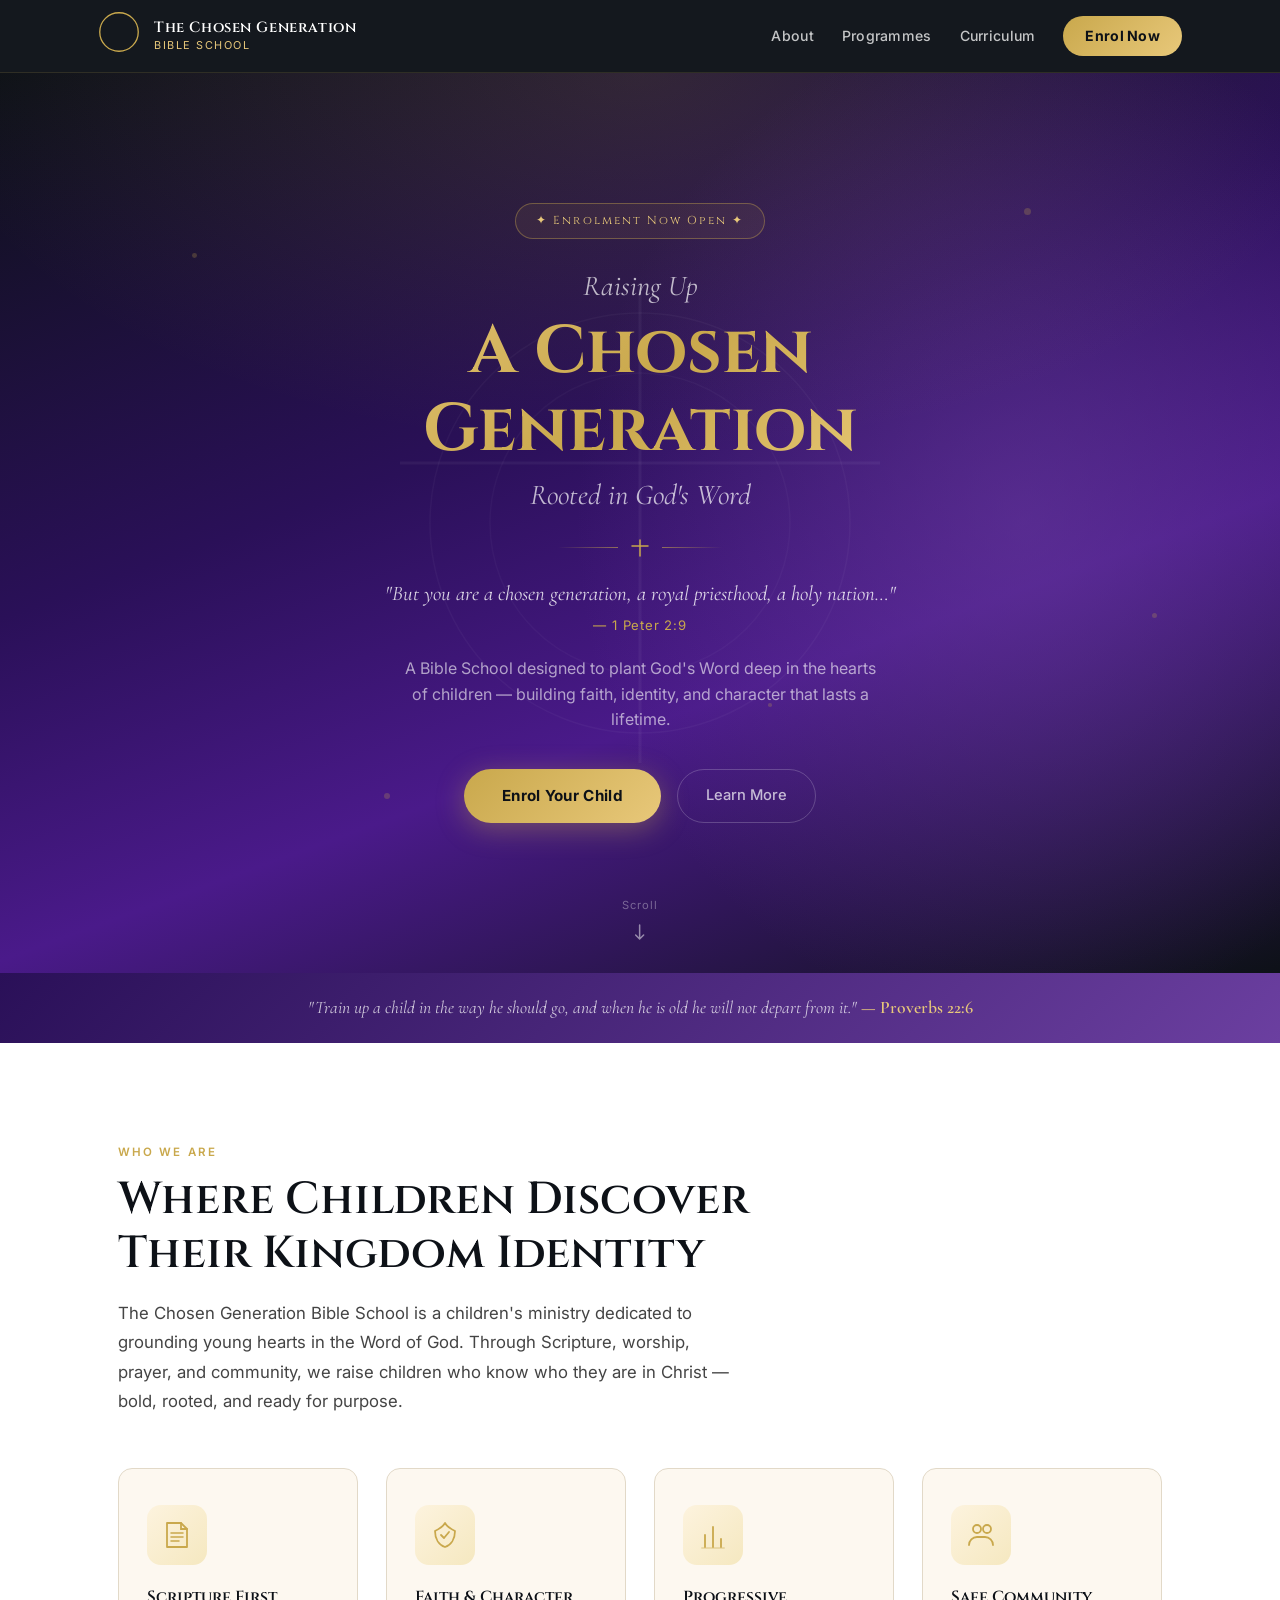
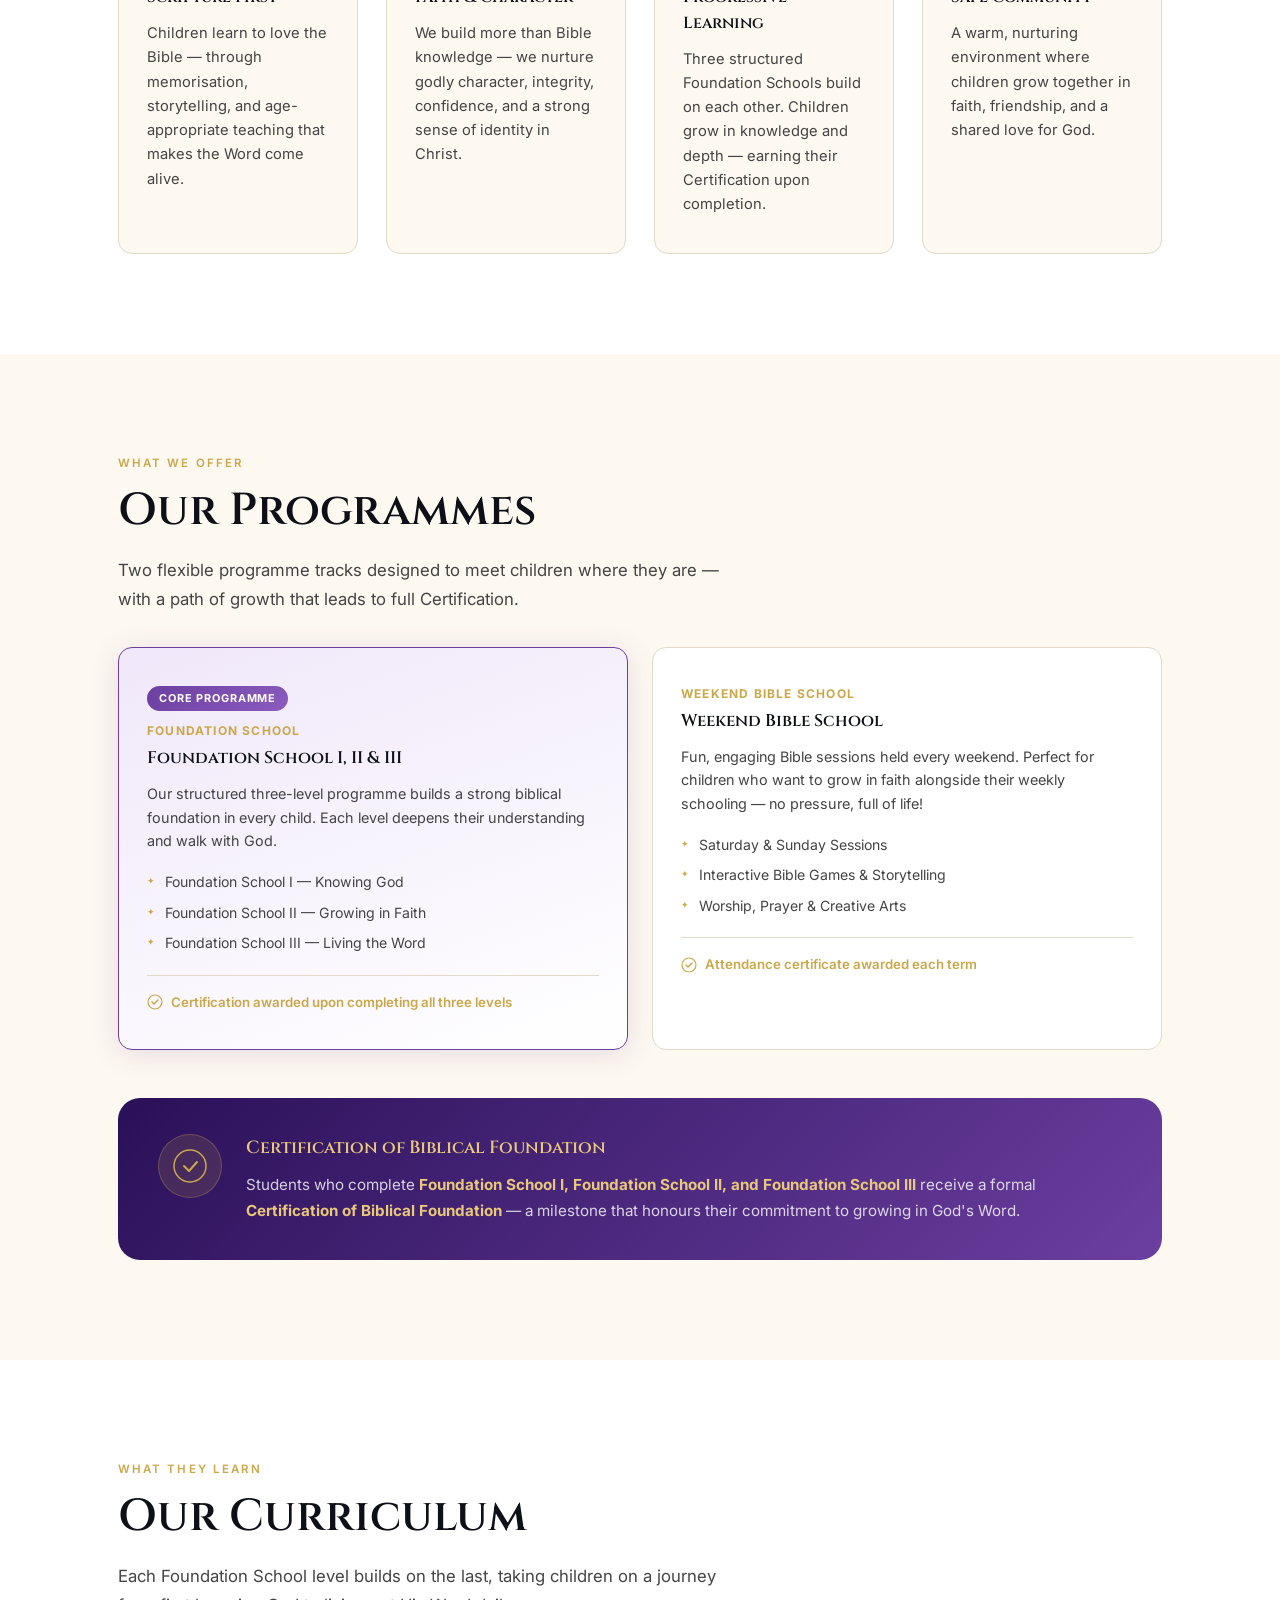
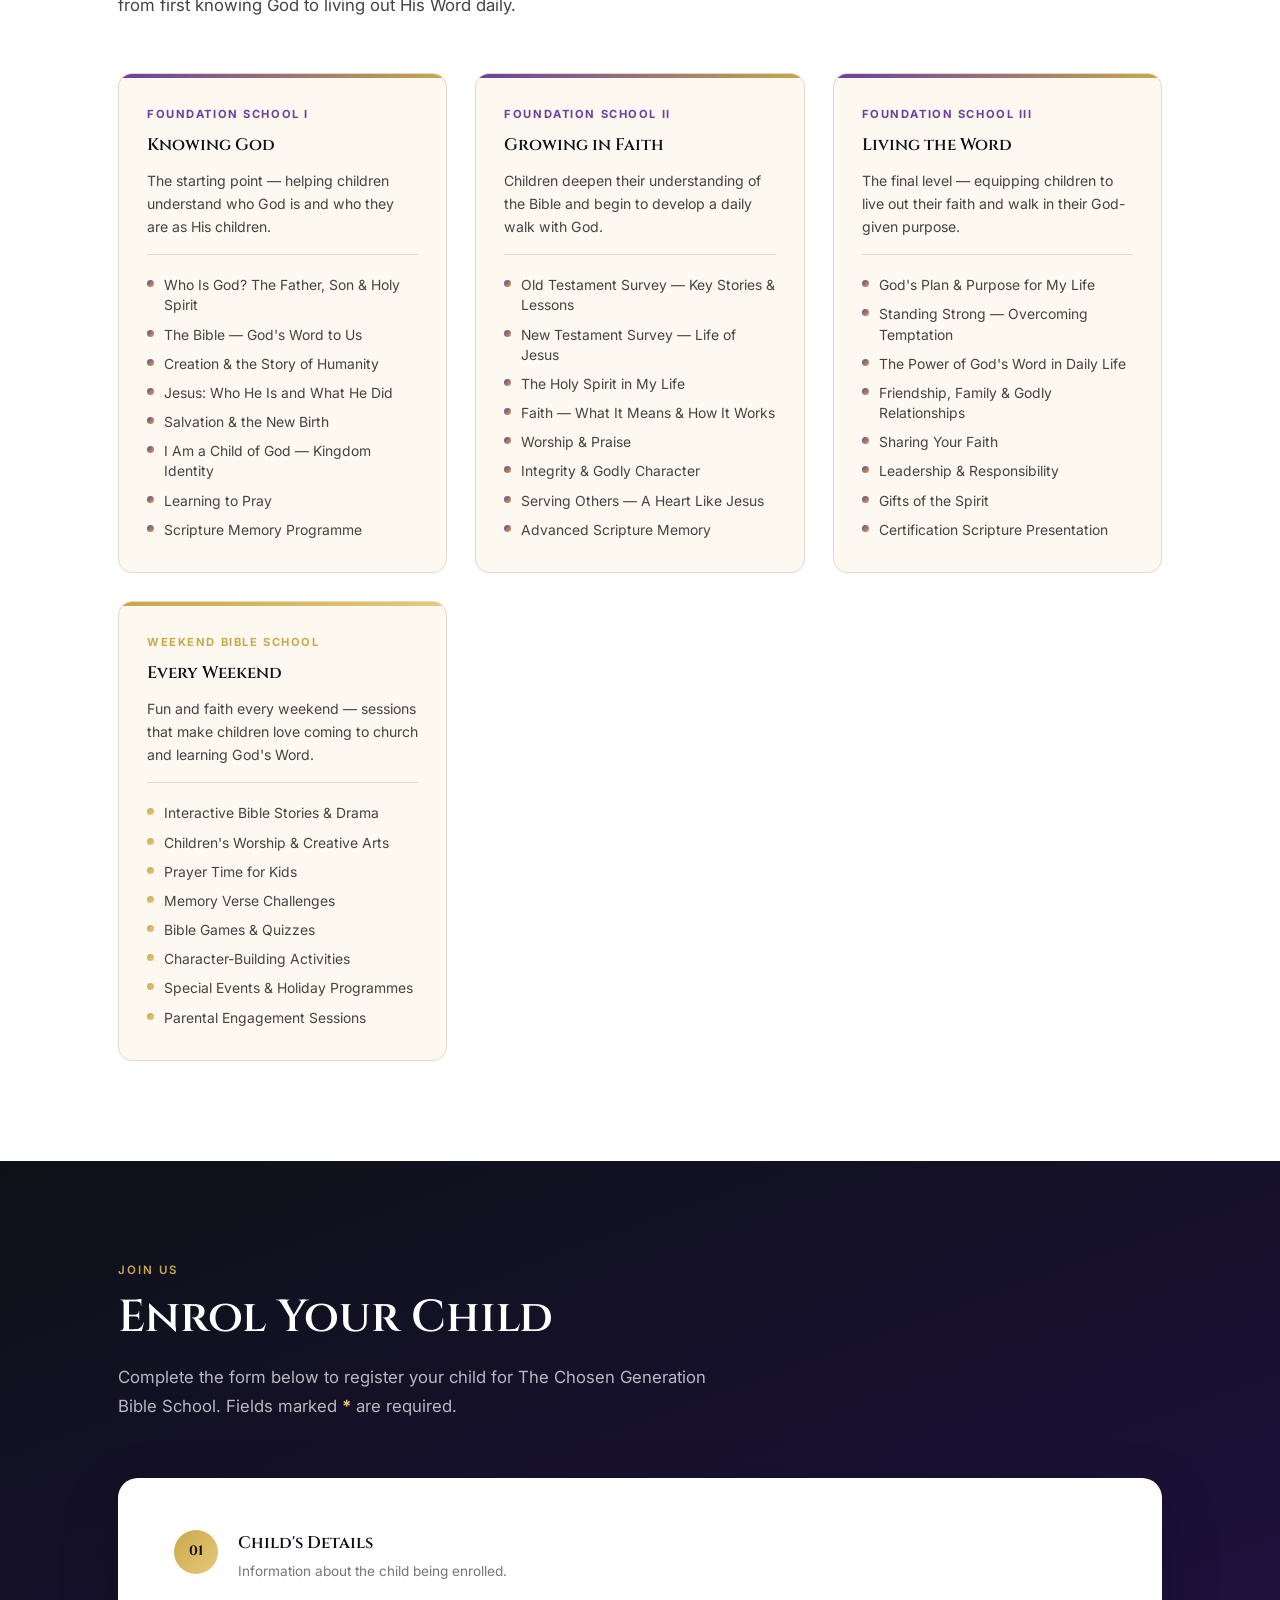
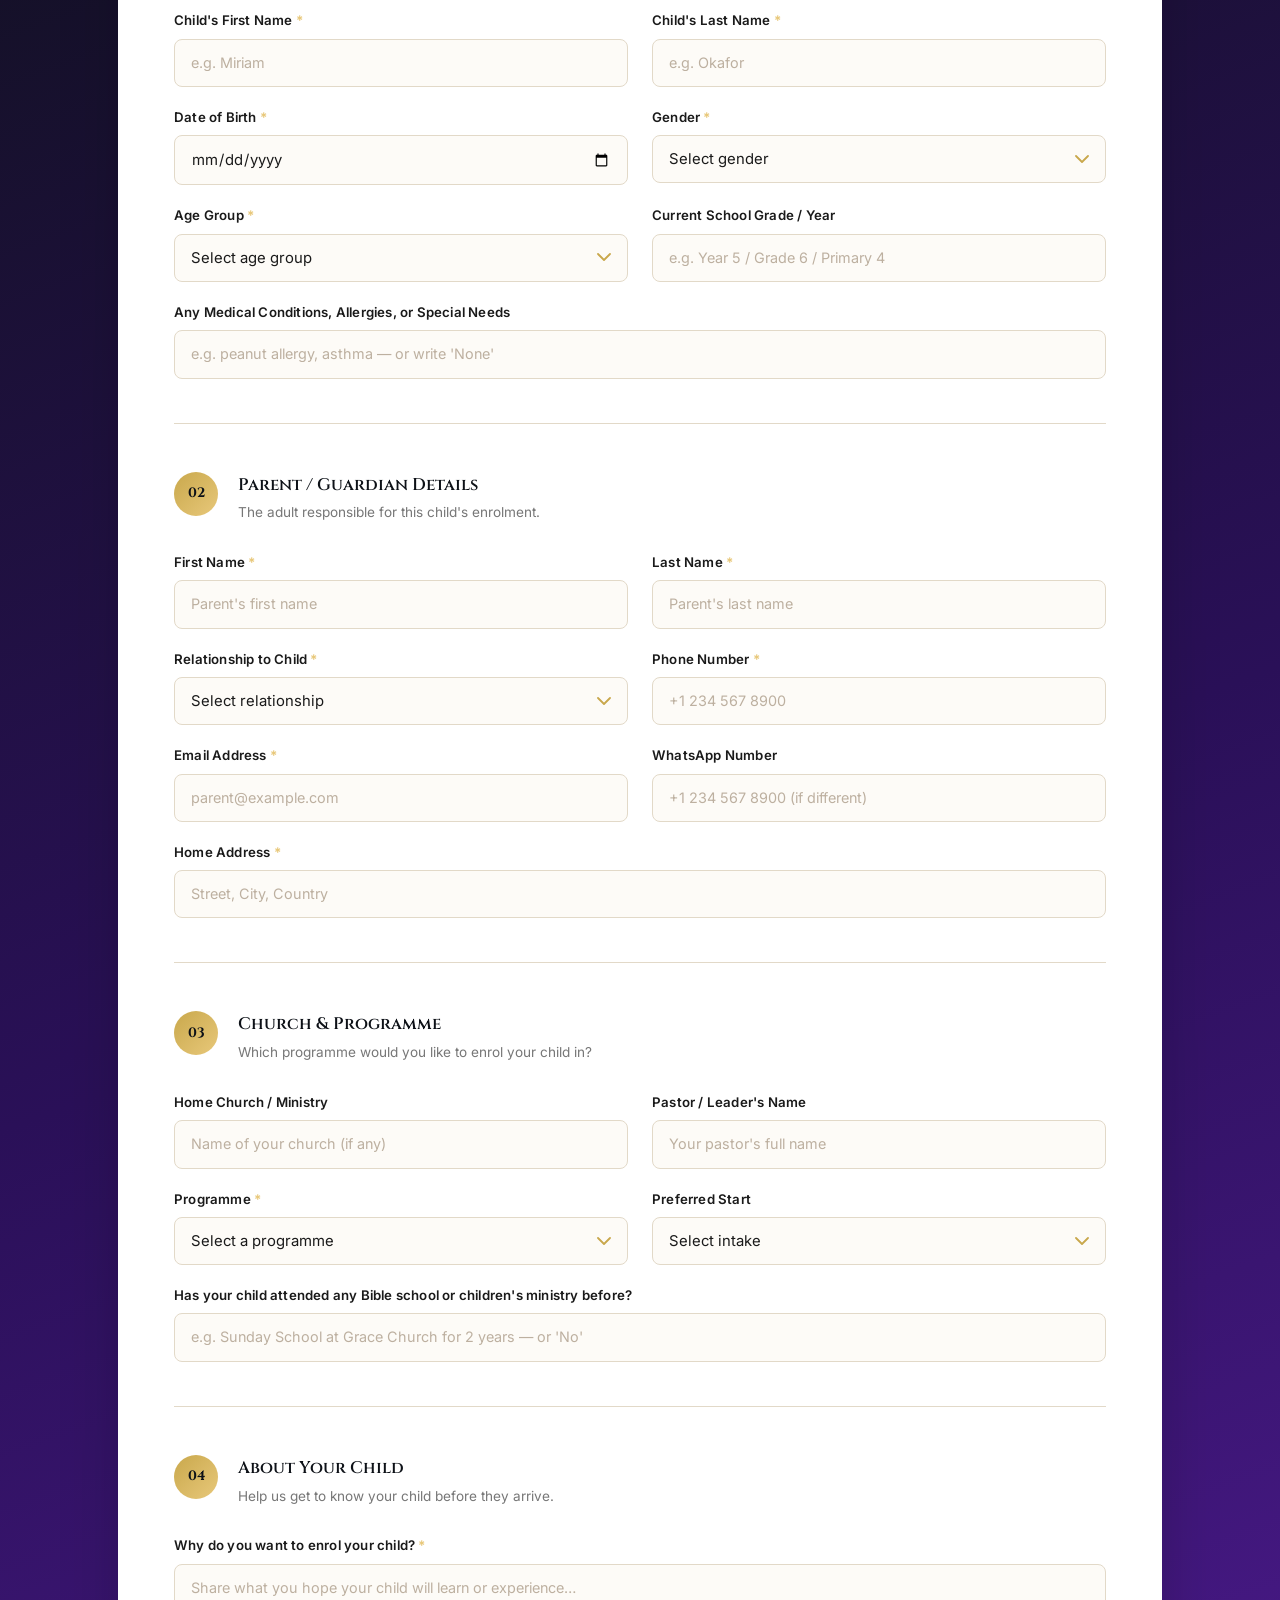
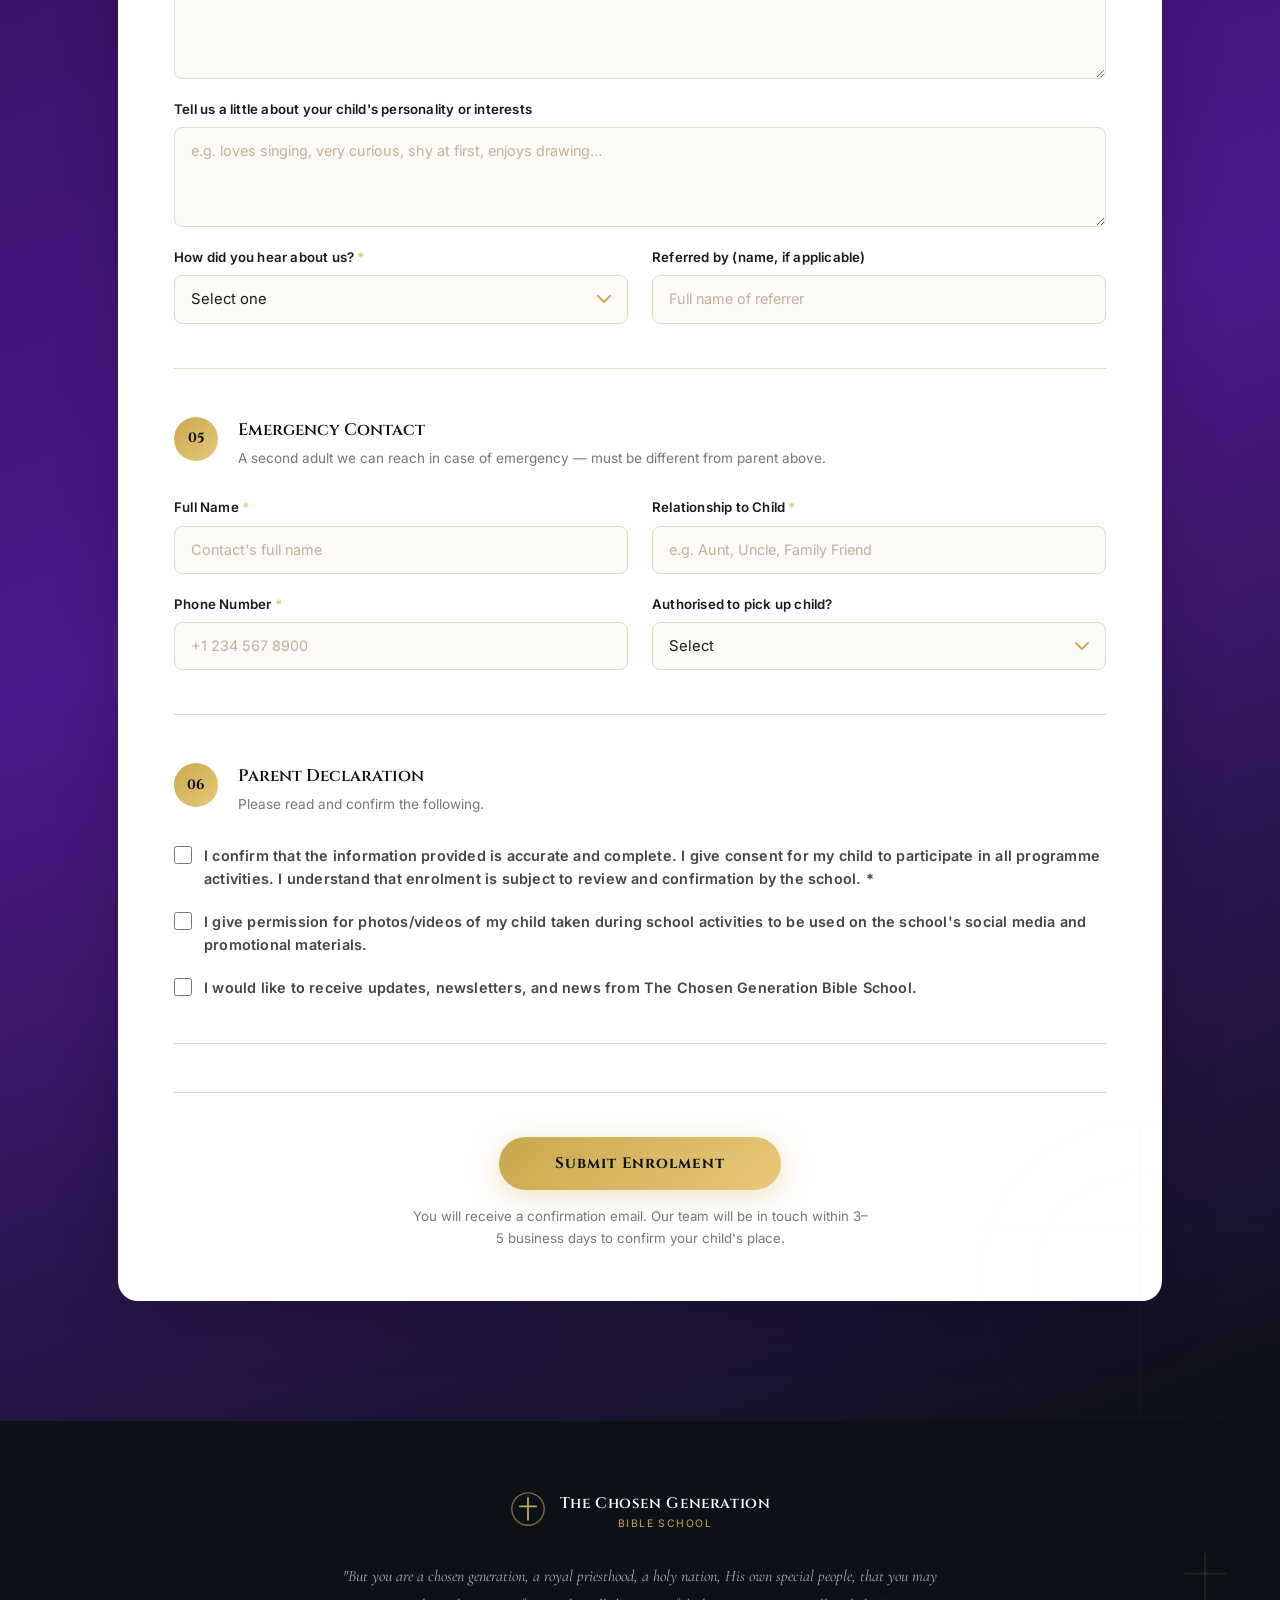
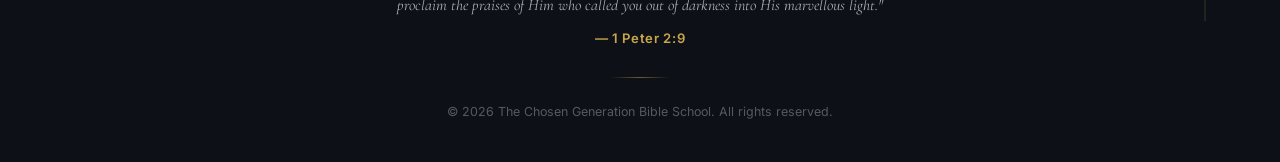
==== commit 129a58cc: "Rework content for children's Bible school with purple/gold theme - Reframe all content for children" ====
--- a/index.html
+++ b/index.html
@@ -41,7 +41,8 @@
       <nav class="main-nav" id="mainNav">
         <a href="#about">About</a>
         <a href="#programmes">Programmes</a>
-        <a href="#register" class="nav-cta">Apply Now</a>
+        <a href="#curriculum">Curriculum</a>
+        <a href="#register" class="nav-cta">Enrol Now</a>
       </nav>
     </div>
   </header>
@@ -70,18 +71,20 @@
         <span class="hero-badge">✦ Enrolment Now Open ✦</span>
       </div>
       <h1 class="hero-title">
-        <span class="hero-title-small">Equipping</span>
+        <span class="hero-title-small">Raising Up</span>
         <span class="hero-title-large">A Chosen Generation</span>
-        <span class="hero-title-small">for God's Kingdom</span>
+        <span class="hero-title-small">Rooted in God's Word</span>
       </h1>
       <div class="hero-divider">
-        <span></span><svg width="20" height="20" viewBox="0 0 20 20"><path d="M10 2v16M2 8h16" stroke="#c9a84c" stroke-width="1.5" stroke-linecap="round"/></svg><span></span>
+        <span></span>
+        <svg width="20" height="20" viewBox="0 0 20 20"><path d="M10 2v16M2 8h16" stroke="#c9a84c" stroke-width="1.5" stroke-linecap="round"/></svg>
+        <span></span>
       </div>
       <p class="hero-verse">"But you are a chosen generation, a royal priesthood, a holy nation…"</p>
       <p class="hero-ref">— 1 Peter 2:9</p>
-      <p class="hero-sub">Be trained in the Word, the Spirit, and a life of purpose.</p>
+      <p class="hero-sub">A Bible School designed to plant God's Word deep in the hearts of children — building faith, identity, and character that lasts a lifetime.</p>
       <div class="hero-actions">
-        <a href="#register" class="btn-hero-primary">Begin Your Application</a>
+        <a href="#register" class="btn-hero-primary">Enrol Your Child</a>
         <a href="#about" class="btn-hero-ghost">Learn More</a>
       </div>
     </div>
@@ -93,46 +96,46 @@
 
   <!-- ── VERSE BANNER ── -->
   <div class="verse-banner">
-    <p>"For I know the plans I have for you, declares the Lord — plans to prosper you and not to harm you, plans to give you a hope and a future." <em>— Jeremiah 29:11</em></p>
+    <p>"Train up a child in the way he should go, and when he is old he will not depart from it." <em>— Proverbs 22:6</em></p>
   </div>
 
   <!-- ── ABOUT ── -->
   <section id="about" class="about-section">
     <div class="section-container">
       <div class="section-label">Who We Are</div>
-      <h2 class="section-title">Grounded in Scripture.<br/>Ignited by the Spirit.</h2>
+      <h2 class="section-title">Where Children Discover<br/>Their Kingdom Identity</h2>
       <p class="section-intro">
-        The Chosen Generation Bible School is a place of transformative learning — where biblical foundations,
-        spiritual formation, and practical ministry converge to shape world-changers for the Kingdom of God.
+        The Chosen Generation Bible School is a children's ministry dedicated to grounding young hearts in the Word of God.
+        Through Scripture, worship, prayer, and community, we raise children who know who they are in Christ — bold, rooted, and ready for purpose.
       </p>
       <div class="feature-grid">
         <div class="feature-card">
           <div class="feature-icon">
             <svg width="32" height="32" viewBox="0 0 32 32" fill="none"><path d="M6 4h14l6 6v18H6V4z" stroke="#c9a84c" stroke-width="1.8" stroke-linejoin="round"/><path d="M20 4v6h6" stroke="#c9a84c" stroke-width="1.8" stroke-linecap="round"/><line x1="10" y1="14" x2="22" y2="14" stroke="#c9a84c" stroke-width="1.5" stroke-linecap="round"/><line x1="10" y1="18" x2="22" y2="18" stroke="#c9a84c" stroke-width="1.5" stroke-linecap="round"/><line x1="10" y1="22" x2="18" y2="22" stroke="#c9a84c" stroke-width="1.5" stroke-linecap="round"/></svg>
           </div>
-          <h3>Deep Word Study</h3>
-          <p>Rigorous, in-depth teaching grounded in Scripture — from Genesis to Revelation.</p>
+          <h3>Scripture First</h3>
+          <p>Children learn to love the Bible — through memorisation, storytelling, and age-appropriate teaching that makes the Word come alive.</p>
         </div>
         <div class="feature-card">
           <div class="feature-icon">
             <svg width="32" height="32" viewBox="0 0 32 32" fill="none"><path d="M16 4c-2 4-6 6-10 8 0 8 4 14 10 16 6-2 10-8 10-16-4-2-8-4-10-8z" stroke="#c9a84c" stroke-width="1.8" stroke-linejoin="round"/><path d="M12 16l3 3 5-6" stroke="#c9a84c" stroke-width="1.8" stroke-linecap="round" stroke-linejoin="round"/></svg>
           </div>
-          <h3>Spirit-Led Training</h3>
-          <p>Practical ministry experience combined with a deep culture of prayer and the Holy Spirit.</p>
+          <h3>Faith &amp; Character</h3>
+          <p>We build more than Bible knowledge — we nurture godly character, integrity, confidence, and a strong sense of identity in Christ.</p>
         </div>
         <div class="feature-card">
           <div class="feature-icon">
-            <svg width="32" height="32" viewBox="0 0 32 32" fill="none"><circle cx="16" cy="16" r="10" stroke="#c9a84c" stroke-width="1.8"/><path d="M16 6v2M16 24v2M6 16h2M24 16h2" stroke="#c9a84c" stroke-width="1.8" stroke-linecap="round"/><path d="M9 9l1.5 1.5M21.5 21.5l1.5 1.5M21.5 9l-1.5 1.5M9 22.5l1.5-1.5" stroke="#c9a84c" stroke-width="1.5" stroke-linecap="round"/></svg>
-          </div>
-          <h3>Kingdom Impact</h3>
-          <p>Be equipped to serve your community, plant churches, and reach the nations for Christ.</p>
+            <svg width="32" height="32" viewBox="0 0 32 32" fill="none"><path d="M8 28V16M16 28V8M24 28V20" stroke="#c9a84c" stroke-width="1.8" stroke-linecap="round"/><rect x="4" y="28" width="24" height="2" rx="1" fill="#c9a84c" opacity="0.3"/></svg>
+          </div>
+          <h3>Progressive Learning</h3>
+          <p>Three structured Foundation Schools build on each other. Children grow in knowledge and depth — earning their Certification upon completion.</p>
         </div>
         <div class="feature-card">
           <div class="feature-icon">
             <svg width="32" height="32" viewBox="0 0 32 32" fill="none"><circle cx="12" cy="10" r="4" stroke="#c9a84c" stroke-width="1.8"/><circle cx="22" cy="10" r="4" stroke="#c9a84c" stroke-width="1.8"/><path d="M4 26c0-4.4 3.6-8 8-8h8c4.4 0 8 3.6 8 8" stroke="#c9a84c" stroke-width="1.8" stroke-linecap="round"/></svg>
           </div>
-          <h3>Covenant Community</h3>
-          <p>Build lifelong relationships with a family of believers committed to walking in the same call.</p>
+          <h3>Safe Community</h3>
+          <p>A warm, nurturing environment where children grow together in faith, friendship, and a shared love for God.</p>
         </div>
       </div>
     </div>
@@ -143,48 +146,128 @@
     <div class="section-container">
       <div class="section-label">What We Offer</div>
       <h2 class="section-title">Our Programmes</h2>
+      <p class="section-intro">Two flexible programme tracks designed to meet children where they are — with a path of growth that leads to full Certification.</p>
       <div class="programme-grid">
+
+        <div class="programme-card featured">
+          <div class="programme-badge">Core Programme</div>
+          <div class="programme-duration">Foundation School</div>
+          <h3>Foundation School I, II &amp; III</h3>
+          <p>Our structured three-level programme builds a strong biblical foundation in every child. Each level deepens their understanding and walk with God.</p>
+          <ul>
+            <li>Foundation School I — Knowing God</li>
+            <li>Foundation School II — Growing in Faith</li>
+            <li>Foundation School III — Living the Word</li>
+          </ul>
+          <div class="programme-cert-note">
+            <svg width="16" height="16" viewBox="0 0 16 16" fill="none"><circle cx="8" cy="8" r="7" stroke="#c9a84c" stroke-width="1.2"/><path d="M5 8l2 2 4-4" stroke="#c9a84c" stroke-width="1.5" stroke-linecap="round" stroke-linejoin="round"/></svg>
+            <span>Certification awarded upon completing all three levels</span>
+          </div>
+        </div>
+
         <div class="programme-card">
-          <div class="programme-duration">6 Months</div>
-          <h3>Foundation Course</h3>
-          <p>An introduction to biblical theology, Christian living, and ministry basics. Perfect for new believers and those exploring their calling.</p>
+          <div class="programme-duration">Weekend Bible School</div>
+          <h3>Weekend Bible School</h3>
+          <p>Fun, engaging Bible sessions held every weekend. Perfect for children who want to grow in faith alongside their weekly schooling — no pressure, full of life!</p>
           <ul>
-            <li>Introduction to the Bible</li>
-            <li>Prayer &amp; Devotional Life</li>
-            <li>Discipleship Basics</li>
+            <li>Saturday &amp; Sunday Sessions</li>
+            <li>Interactive Bible Games &amp; Storytelling</li>
+            <li>Worship, Prayer &amp; Creative Arts</li>
           </ul>
-        </div>
-        <div class="programme-card featured">
-          <div class="programme-badge">Most Popular</div>
-          <div class="programme-duration">1 Year</div>
-          <h3>Certificate in Biblical Studies</h3>
-          <p>A comprehensive study of Scripture, church history, systematic theology, and evangelism for those ready to go deeper.</p>
-          <ul>
-            <li>Systematic Theology</li>
-            <li>Church History</li>
-            <li>Evangelism &amp; Outreach</li>
-          </ul>
-        </div>
-        <div class="programme-card">
-          <div class="programme-duration">2 Years</div>
-          <h3>Diploma in Ministry</h3>
-          <p>For those called to full-time ministry — covering pastoral care, leadership, homiletics, and church planting.</p>
-          <ul>
-            <li>Pastoral Ministry</li>
-            <li>Homiletics &amp; Preaching</li>
-            <li>Church Planting Track</li>
-          </ul>
-        </div>
-        <div class="programme-card">
-          <div class="programme-duration">Flexible</div>
-          <h3>Online / Distance Learning</h3>
-          <p>Access world-class biblical training from anywhere in the world. All programmes available online with live sessions and recordings.</p>
-          <ul>
-            <li>Live Online Classes</li>
-            <li>Recorded Lectures</li>
-            <li>Virtual Community Groups</li>
-          </ul>
-        </div>
+          <div class="programme-cert-note">
+            <svg width="16" height="16" viewBox="0 0 16 16" fill="none"><circle cx="8" cy="8" r="7" stroke="#c9a84c" stroke-width="1.2"/><path d="M5 8l2 2 4-4" stroke="#c9a84c" stroke-width="1.5" stroke-linecap="round" stroke-linejoin="round"/></svg>
+            <span>Attendance certificate awarded each term</span>
+          </div>
+        </div>
+
+      </div>
+
+      <!-- Certification callout -->
+      <div class="cert-callout">
+        <div class="cert-callout-icon">
+          <svg width="36" height="36" viewBox="0 0 36 36" fill="none"><circle cx="18" cy="18" r="16" stroke="url(#cg)" stroke-width="1.5"/><path d="M12 18l5 5 8-9" stroke="url(#cg)" stroke-width="2" stroke-linecap="round" stroke-linejoin="round"/><defs><linearGradient id="cg" x1="0" y1="0" x2="36" y2="36"><stop offset="0%" stop-color="#c9a84c"/><stop offset="100%" stop-color="#e8c87a"/></linearGradient></defs></svg>
+        </div>
+        <div>
+          <h3>Certification of Biblical Foundation</h3>
+          <p>Students who complete <strong>Foundation School I, Foundation School II, and Foundation School III</strong> receive a formal <strong>Certification of Biblical Foundation</strong> — a milestone that honours their commitment to growing in God's Word.</p>
+        </div>
+      </div>
+    </div>
+  </section>
+
+  <!-- ── CURRICULUM ── -->
+  <section id="curriculum" class="curriculum-section">
+    <div class="section-container">
+      <div class="section-label">What They Learn</div>
+      <h2 class="section-title">Our Curriculum</h2>
+      <p class="section-intro">Each Foundation School level builds on the last, taking children on a journey from first knowing God to living out His Word daily.</p>
+
+      <div class="curriculum-grid">
+
+        <div class="curriculum-card">
+          <div class="curriculum-level">Foundation School I</div>
+          <h3>Knowing God</h3>
+          <p class="curriculum-desc">The starting point — helping children understand who God is and who they are as His children.</p>
+          <div class="curriculum-topics">
+            <div class="topic"><span class="topic-dot"></span>Who Is God? The Father, Son &amp; Holy Spirit</div>
+            <div class="topic"><span class="topic-dot"></span>The Bible — God's Word to Us</div>
+            <div class="topic"><span class="topic-dot"></span>Creation &amp; the Story of Humanity</div>
+            <div class="topic"><span class="topic-dot"></span>Jesus: Who He Is and What He Did</div>
+            <div class="topic"><span class="topic-dot"></span>Salvation &amp; the New Birth</div>
+            <div class="topic"><span class="topic-dot"></span>I Am a Child of God — Kingdom Identity</div>
+            <div class="topic"><span class="topic-dot"></span>Learning to Pray</div>
+            <div class="topic"><span class="topic-dot"></span>Scripture Memory Programme</div>
+          </div>
+        </div>
+
+        <div class="curriculum-card">
+          <div class="curriculum-level">Foundation School II</div>
+          <h3>Growing in Faith</h3>
+          <p class="curriculum-desc">Children deepen their understanding of the Bible and begin to develop a daily walk with God.</p>
+          <div class="curriculum-topics">
+            <div class="topic"><span class="topic-dot"></span>Old Testament Survey — Key Stories &amp; Lessons</div>
+            <div class="topic"><span class="topic-dot"></span>New Testament Survey — Life of Jesus</div>
+            <div class="topic"><span class="topic-dot"></span>The Holy Spirit in My Life</div>
+            <div class="topic"><span class="topic-dot"></span>Faith — What It Means &amp; How It Works</div>
+            <div class="topic"><span class="topic-dot"></span>Worship &amp; Praise</div>
+            <div class="topic"><span class="topic-dot"></span>Integrity &amp; Godly Character</div>
+            <div class="topic"><span class="topic-dot"></span>Serving Others — A Heart Like Jesus</div>
+            <div class="topic"><span class="topic-dot"></span>Advanced Scripture Memory</div>
+          </div>
+        </div>
+
+        <div class="curriculum-card">
+          <div class="curriculum-level">Foundation School III</div>
+          <h3>Living the Word</h3>
+          <p class="curriculum-desc">The final level — equipping children to live out their faith and walk in their God-given purpose.</p>
+          <div class="curriculum-topics">
+            <div class="topic"><span class="topic-dot"></span>God's Plan &amp; Purpose for My Life</div>
+            <div class="topic"><span class="topic-dot"></span>Standing Strong — Overcoming Temptation</div>
+            <div class="topic"><span class="topic-dot"></span>The Power of God's Word in Daily Life</div>
+            <div class="topic"><span class="topic-dot"></span>Friendship, Family &amp; Godly Relationships</div>
+            <div class="topic"><span class="topic-dot"></span>Sharing Your Faith</div>
+            <div class="topic"><span class="topic-dot"></span>Leadership &amp; Responsibility</div>
+            <div class="topic"><span class="topic-dot"></span>Gifts of the Spirit</div>
+            <div class="topic"><span class="topic-dot"></span>Certification Scripture Presentation</div>
+          </div>
+        </div>
+
+        <div class="curriculum-card weekend-card">
+          <div class="curriculum-level">Weekend Bible School</div>
+          <h3>Every Weekend</h3>
+          <p class="curriculum-desc">Fun and faith every weekend — sessions that make children love coming to church and learning God's Word.</p>
+          <div class="curriculum-topics">
+            <div class="topic"><span class="topic-dot"></span>Interactive Bible Stories &amp; Drama</div>
+            <div class="topic"><span class="topic-dot"></span>Children's Worship &amp; Creative Arts</div>
+            <div class="topic"><span class="topic-dot"></span>Prayer Time for Kids</div>
+            <div class="topic"><span class="topic-dot"></span>Memory Verse Challenges</div>
+            <div class="topic"><span class="topic-dot"></span>Bible Games &amp; Quizzes</div>
+            <div class="topic"><span class="topic-dot"></span>Character-Building Activities</div>
+            <div class="topic"><span class="topic-dot"></span>Special Events &amp; Holiday Programmes</div>
+            <div class="topic"><span class="topic-dot"></span>Parental Engagement Sessions</div>
+          </div>
+        </div>
+
       </div>
     </div>
   </section>
@@ -202,54 +285,37 @@
     <div class="section-container">
       <div class="form-intro">
         <div class="section-label">Join Us</div>
-        <h2 class="section-title light">Student Registration</h2>
+        <h2 class="section-title light">Enrol Your Child</h2>
         <p class="section-intro light">
-          Complete the form below to begin your application to The Chosen Generation Bible School.
+          Complete the form below to register your child for The Chosen Generation Bible School.
           Fields marked <span class="req">*</span> are required.
         </p>
       </div>
 
       <div class="form-card">
-        <!--
-          HOW TO ACTIVATE FORM SUBMISSIONS
-          =================================
-          1. Go to https://web3forms.com
-          2. Enter your email address → click "Create Access Key"
-          3. Copy the access key
-          4. Replace "YOUR_ACCESS_KEY_HERE" below with your key
-          Free plan: 250 submissions/month — no credit card needed.
-        -->
         <form id="registrationForm" action="https://api.web3forms.com/submit" method="POST" novalidate>
-          <input type="hidden" name="access_key" value="YOUR_ACCESS_KEY_HERE" />
-          <input type="hidden" name="subject" value="New Bible School Registration – The Chosen Generation" />
+          <input type="hidden" name="access_key" value="1ef6cc5b-234d-4e26-88e6-26ec95bd30ad" />
+          <input type="hidden" name="subject" value="New Child Enrolment – The Chosen Generation Bible School" />
           <input type="hidden" name="redirect" value="https://iamwheelze.github.io/thechosengen/success.html" />
           <input type="checkbox" name="botcheck" style="display:none;" />
 
-          <!-- Personal Information -->
+          <!-- Child's Details -->
           <div class="form-block">
             <div class="form-block-header">
               <div class="form-block-num">01</div>
               <div>
-                <h3>Personal Information</h3>
-                <p>Tell us about yourself.</p>
+                <h3>Child's Details</h3>
+                <p>Information about the child being enrolled.</p>
               </div>
             </div>
             <div class="field-grid">
               <div class="field">
-                <label for="firstName">First Name <span class="req">*</span></label>
-                <input type="text" id="firstName" name="First Name" placeholder="e.g. Joshua" required />
-              </div>
-              <div class="field">
-                <label for="lastName">Last Name <span class="req">*</span></label>
-                <input type="text" id="lastName" name="Last Name" placeholder="e.g. Egbodofo" required />
-              </div>
-              <div class="field">
-                <label for="email">Email Address <span class="req">*</span></label>
-                <input type="email" id="email" name="Email" placeholder="you@example.com" required />
-              </div>
-              <div class="field">
-                <label for="phone">Phone Number <span class="req">*</span></label>
-                <input type="tel" id="phone" name="Phone Number" placeholder="+1 234 567 8900" required />
+                <label for="childFirstName">Child's First Name <span class="req">*</span></label>
+                <input type="text" id="childFirstName" name="Child First Name" placeholder="e.g. Miriam" required />
+              </div>
+              <div class="field">
+                <label for="childLastName">Child's Last Name <span class="req">*</span></label>
+                <input type="text" id="childLastName" name="Child Last Name" placeholder="e.g. Okafor" required />
               </div>
               <div class="field">
                 <label for="dob">Date of Birth <span class="req">*</span></label>
@@ -259,35 +325,77 @@
                 <label for="gender">Gender <span class="req">*</span></label>
                 <select id="gender" name="Gender" required>
                   <option value="" disabled selected>Select gender</option>
-                  <option>Male</option>
-                  <option>Female</option>
+                  <option>Boy</option>
+                  <option>Girl</option>
                   <option>Prefer not to say</option>
                 </select>
               </div>
-            </div>
-          </div>
-
-          <!-- Contact & Location -->
+              <div class="field">
+                <label for="ageGroup">Age Group <span class="req">*</span></label>
+                <select id="ageGroup" name="Age Group" required>
+                  <option value="" disabled selected>Select age group</option>
+                  <option>4 – 6 years</option>
+                  <option>7 – 9 years</option>
+                  <option>10 – 12 years</option>
+                  <option>13 – 15 years</option>
+                  <option>16 – 18 years</option>
+                </select>
+              </div>
+              <div class="field">
+                <label for="schoolGrade">Current School Grade / Year</label>
+                <input type="text" id="schoolGrade" name="School Grade" placeholder="e.g. Year 5 / Grade 6 / Primary 4" />
+              </div>
+              <div class="field field-full">
+                <label for="allergies">Any Medical Conditions, Allergies, or Special Needs</label>
+                <input type="text" id="allergies" name="Medical or Special Needs" placeholder="e.g. peanut allergy, asthma — or write 'None'" />
+              </div>
+            </div>
+          </div>
+
+          <!-- Parent / Guardian -->
           <div class="form-block">
             <div class="form-block-header">
               <div class="form-block-num">02</div>
               <div>
-                <h3>Contact &amp; Location</h3>
-                <p>Where are you based?</p>
+                <h3>Parent / Guardian Details</h3>
+                <p>The adult responsible for this child's enrolment.</p>
               </div>
             </div>
             <div class="field-grid">
+              <div class="field">
+                <label for="parentFirstName">First Name <span class="req">*</span></label>
+                <input type="text" id="parentFirstName" name="Parent First Name" placeholder="Parent's first name" required />
+              </div>
+              <div class="field">
+                <label for="parentLastName">Last Name <span class="req">*</span></label>
+                <input type="text" id="parentLastName" name="Parent Last Name" placeholder="Parent's last name" required />
+              </div>
+              <div class="field">
+                <label for="relationship">Relationship to Child <span class="req">*</span></label>
+                <select id="relationship" name="Relationship to Child" required>
+                  <option value="" disabled selected>Select relationship</option>
+                  <option>Mother</option>
+                  <option>Father</option>
+                  <option>Guardian</option>
+                  <option>Grandparent</option>
+                  <option>Other</option>
+                </select>
+              </div>
+              <div class="field">
+                <label for="parentPhone">Phone Number <span class="req">*</span></label>
+                <input type="tel" id="parentPhone" name="Parent Phone" placeholder="+1 234 567 8900" required />
+              </div>
+              <div class="field">
+                <label for="parentEmail">Email Address <span class="req">*</span></label>
+                <input type="email" id="parentEmail" name="Parent Email" placeholder="parent@example.com" required />
+              </div>
+              <div class="field">
+                <label for="whatsapp">WhatsApp Number</label>
+                <input type="tel" id="whatsapp" name="WhatsApp Number" placeholder="+1 234 567 8900 (if different)" />
+              </div>
               <div class="field field-full">
                 <label for="address">Home Address <span class="req">*</span></label>
-                <input type="text" id="address" name="Home Address" placeholder="Street, City, State / Country" required />
-              </div>
-              <div class="field">
-                <label for="city">City <span class="req">*</span></label>
-                <input type="text" id="city" name="City" placeholder="Your city" required />
-              </div>
-              <div class="field">
-                <label for="country">Country <span class="req">*</span></label>
-                <input type="text" id="country" name="Country" placeholder="Your country" required />
+                <input type="text" id="address" name="Home Address" placeholder="Street, City, Country" required />
               </div>
             </div>
           </div>
@@ -298,72 +406,63 @@
               <div class="form-block-num">03</div>
               <div>
                 <h3>Church &amp; Programme</h3>
-                <p>Your church background and programme interest.</p>
+                <p>Which programme would you like to enrol your child in?</p>
               </div>
             </div>
             <div class="field-grid">
               <div class="field">
                 <label for="church">Home Church / Ministry</label>
-                <input type="text" id="church" name="Home Church" placeholder="Name of your church" />
+                <input type="text" id="church" name="Home Church" placeholder="Name of your church (if any)" />
               </div>
               <div class="field">
                 <label for="pastor">Pastor / Leader's Name</label>
                 <input type="text" id="pastor" name="Pastor Name" placeholder="Your pastor's full name" />
               </div>
               <div class="field">
-                <label for="programme">Programme of Interest <span class="req">*</span></label>
-                <select id="programme" name="Programme of Interest" required>
+                <label for="programme">Programme <span class="req">*</span></label>
+                <select id="programme" name="Programme" required>
                   <option value="" disabled selected>Select a programme</option>
-                  <option>Foundation Course (6 months)</option>
-                  <option>Certificate in Biblical Studies (1 year)</option>
-                  <option>Diploma in Ministry (2 years)</option>
-                  <option>Leadership &amp; Church Planting Track</option>
-                  <option>Online / Distance Learning</option>
-                  <option>Not sure – please advise me</option>
+                  <option>Foundation School I — Knowing God</option>
+                  <option>Foundation School II — Growing in Faith</option>
+                  <option>Foundation School III — Living the Word</option>
+                  <option>Weekend Bible School</option>
+                  <option>Not sure — please advise us</option>
                 </select>
               </div>
               <div class="field">
                 <label for="startDate">Preferred Start</label>
-                <select id="startDate" name="Preferred Start Date">
+                <select id="startDate" name="Preferred Start">
                   <option value="" disabled selected>Select intake</option>
                   <option>January Intake</option>
                   <option>April Intake</option>
                   <option>September Intake</option>
-                  <option>Flexible / Online</option>
+                  <option>As soon as possible</option>
                 </select>
               </div>
               <div class="field field-full">
-                <label for="education">Highest Level of Education</label>
-                <select id="education" name="Highest Education Level">
-                  <option value="" disabled selected>Select level</option>
-                  <option>Primary / Elementary</option>
-                  <option>Secondary / High School</option>
-                  <option>Diploma / Vocational</option>
-                  <option>Bachelor's Degree</option>
-                  <option>Master's Degree</option>
-                  <option>Doctorate / PhD</option>
-                </select>
-              </div>
-            </div>
-          </div>
-
-          <!-- About You -->
+                <label for="prevExperience">Has your child attended any Bible school or children's ministry before?</label>
+                <input type="text" id="prevExperience" name="Previous Bible School Experience" placeholder="e.g. Sunday School at Grace Church for 2 years — or 'No'" />
+              </div>
+            </div>
+          </div>
+
+          <!-- About Your Child -->
           <div class="form-block">
             <div class="form-block-header">
               <div class="form-block-num">04</div>
               <div>
-                <h3>About You</h3>
-                <p>Share your heart and calling.</p>
+                <h3>About Your Child</h3>
+                <p>Help us get to know your child before they arrive.</p>
               </div>
             </div>
             <div class="field-grid">
               <div class="field field-full">
-                <label for="motivation">Why do you want to attend The Chosen Generation Bible School? <span class="req">*</span></label>
-                <textarea id="motivation" name="Motivation" rows="5" placeholder="Share your vision, calling, and what you hope to gain…" required></textarea>
-              </div>
-              <div class="field field-full">
-                <label for="ministry">Current Ministry Involvement (if any)</label>
-                <textarea id="ministry" name="Ministry Involvement" rows="3" placeholder="e.g. worship team, cell leader, evangelist, prayer team…"></textarea>
+                <label for="motivation">Why do you want to enrol your child? <span class="req">*</span></label>
+                <textarea id="motivation" name="Reason for Enrolment" rows="4" placeholder="Share what you hope your child will learn or experience…" required></textarea>
+              </div>
+              <div class="field field-full">
+                <label for="childPersonality">Tell us a little about your child's personality or interests</label>
+                <textarea id="childPersonality" name="Child Personality" rows="3" placeholder="e.g. loves singing, very curious, shy at first, enjoys drawing…"></textarea>
               </div>
               <div class="field">
                 <label for="heardFrom">How did you hear about us? <span class="req">*</span></label>
@@ -391,7 +490,7 @@
               <div class="form-block-num">05</div>
               <div>
                 <h3>Emergency Contact</h3>
-                <p>Someone we can reach in an emergency.</p>
+                <p>A second adult we can reach in case of emergency — must be different from parent above.</p>
               </div>
             </div>
             <div class="field-grid">
@@ -400,16 +499,20 @@
                 <input type="text" id="ecName" name="Emergency Contact Name" placeholder="Contact's full name" required />
               </div>
               <div class="field">
-                <label for="ecRelation">Relationship <span class="req">*</span></label>
-                <input type="text" id="ecRelation" name="Emergency Contact Relationship" placeholder="e.g. Parent, Spouse, Sibling" required />
+                <label for="ecRelation">Relationship to Child <span class="req">*</span></label>
+                <input type="text" id="ecRelation" name="Emergency Contact Relationship" placeholder="e.g. Aunt, Uncle, Family Friend" required />
               </div>
               <div class="field">
                 <label for="ecPhone">Phone Number <span class="req">*</span></label>
                 <input type="tel" id="ecPhone" name="Emergency Contact Phone" placeholder="+1 234 567 8900" required />
               </div>
               <div class="field">
-                <label for="ecEmail">Email Address</label>
-                <input type="email" id="ecEmail" name="Emergency Contact Email" placeholder="contact@example.com" />
+                <label for="ecAuthorised">Authorised to pick up child?</label>
+                <select id="ecAuthorised" name="Emergency Contact Authorised Pickup">
+                  <option value="" disabled selected>Select</option>
+                  <option>Yes — authorised for pickup</option>
+                  <option>No — emergency contact only</option>
+                </select>
               </div>
             </div>
           </div>
@@ -419,21 +522,27 @@
             <div class="form-block-header">
               <div class="form-block-num">06</div>
               <div>
-                <h3>Declaration</h3>
-                <p>Please read and confirm.</p>
+                <h3>Parent Declaration</h3>
+                <p>Please read and confirm the following.</p>
               </div>
             </div>
             <div class="field-grid">
               <div class="field field-full">
                 <label class="checkbox-label">
                   <input type="checkbox" name="Declaration" value="Agreed" required />
-                  <span>I confirm that the information provided is accurate and complete. I understand enrolment is subject to review and approval by the school administration. <span class="req">*</span></span>
+                  <span>I confirm that the information provided is accurate and complete. I give consent for my child to participate in all programme activities. I understand that enrolment is subject to review and confirmation by the school. <span class="req">*</span></span>
+                </label>
+              </div>
+              <div class="field field-full">
+                <label class="checkbox-label">
+                  <input type="checkbox" name="Photo Consent" value="Yes" />
+                  <span>I give permission for photos/videos of my child taken during school activities to be used on the school's social media and promotional materials.</span>
                 </label>
               </div>
               <div class="field field-full">
                 <label class="checkbox-label">
                   <input type="checkbox" name="Newsletter" value="Yes" />
-                  <span>I would like to receive updates and news from The Chosen Generation Bible School.</span>
+                  <span>I would like to receive updates, newsletters, and news from The Chosen Generation Bible School.</span>
                 </label>
               </div>
             </div>
@@ -441,10 +550,10 @@
 
           <div class="form-submit-area">
             <button type="submit" class="btn-submit" id="submitBtn">
-              <span id="btnText">Submit Application</span>
+              <span id="btnText">Submit Enrolment</span>
               <span id="btnLoader" style="display:none;">Sending…</span>
             </button>
-            <p class="submit-note">You will receive a confirmation email. Our team contacts you within 3–5 business days.</p>
+            <p class="submit-note">You will receive a confirmation email. Our team will be in touch within 3–5 business days to confirm your child's place.</p>
           </div>
 
         </form>
--- a/style.css
+++ b/style.css
@@ -7,6 +7,10 @@
 
 :root {
   /* Brand Colors */
+  --purple:       #6b3fa0;
+  --purple-mid:   #8b5cbd;
+  --purple-light: #b48fdc;
+  --purple-pale:  #f0e8fa;
   --gold:         #c9a84c;
   --gold-light:   #e8c87a;
   --gold-pale:    #f5e8c0;
@@ -157,9 +161,9 @@
   position: absolute;
   inset: 0;
   background:
-    radial-gradient(ellipse 80% 60% at 50% 0%, rgba(201,168,76,0.12) 0%, transparent 70%),
-    radial-gradient(ellipse 50% 80% at 80% 50%, rgba(15,52,96,0.6) 0%, transparent 70%),
-    linear-gradient(160deg, #0d1117 0%, #0c1e3c 40%, #0f3460 70%, #0d1117 100%);
+    radial-gradient(ellipse 80% 60% at 50% 0%, rgba(201,168,76,0.14) 0%, transparent 70%),
+    radial-gradient(ellipse 50% 80% at 80% 50%, rgba(107,63,160,0.5) 0%, transparent 70%),
+    linear-gradient(160deg, #0d1117 0%, #2a1058 40%, #4a1a8a 65%, #0d1117 100%);
   z-index: 0;
 }
 
@@ -365,7 +369,7 @@
 
 /* ── VERSE BANNER ─────────────────────────────────────────────── */
 .verse-banner {
-  background: linear-gradient(135deg, var(--navy), var(--navy-mid));
+  background: linear-gradient(135deg, #2a1058, var(--purple));
   padding: 20px 24px;
   text-align: center;
 }
@@ -519,15 +523,15 @@
 }
 
 .programme-card.featured {
-  border-color: var(--gold);
-  background: linear-gradient(160deg, #fdf9f0 0%, var(--white) 100%);
-  box-shadow: 0 4px 28px rgba(201,168,76,0.15);
+  border-color: var(--purple);
+  background: linear-gradient(160deg, var(--purple-pale) 0%, var(--white) 100%);
+  box-shadow: 0 4px 28px rgba(107,63,160,0.15);
 }
 
 .programme-badge {
   display: inline-block;
-  background: linear-gradient(135deg, var(--gold), var(--gold-light));
-  color: var(--dark);
+  background: linear-gradient(135deg, var(--purple), var(--purple-mid));
+  color: var(--white);
   font-size: 0.68rem;
   font-weight: 700;
   letter-spacing: 0.08em;
@@ -585,10 +589,161 @@
   top: 3px;
 }
 
+/* ── CERTIFICATION CALLOUT ────────────────────────────────────── */
+.cert-callout {
+  margin-top: 48px;
+  background: linear-gradient(135deg, #2a1058, var(--purple));
+  border-radius: var(--radius-lg);
+  padding: 36px 40px;
+  display: flex;
+  align-items: flex-start;
+  gap: 24px;
+  color: var(--white);
+}
+
+.cert-callout-icon {
+  flex-shrink: 0;
+  width: 64px;
+  height: 64px;
+  background: rgba(201,168,76,0.15);
+  border: 1px solid rgba(201,168,76,0.3);
+  border-radius: 50%;
+  display: flex;
+  align-items: center;
+  justify-content: center;
+}
+
+.cert-callout h3 {
+  font-family: 'Cinzel', serif;
+  font-size: 1.1rem;
+  font-weight: 600;
+  color: var(--gold-light);
+  margin-bottom: 10px;
+}
+
+.cert-callout p {
+  font-size: 0.95rem;
+  color: rgba(255,255,255,0.8);
+  line-height: 1.7;
+}
+
+.cert-callout strong { color: var(--gold-light); }
+
+.programme-cert-note {
+  display: flex;
+  align-items: center;
+  gap: 8px;
+  margin-top: 20px;
+  padding-top: 16px;
+  border-top: 1px solid var(--border);
+  font-size: 0.83rem;
+  color: var(--gold);
+  font-weight: 600;
+}
+
+/* ── CURRICULUM SECTION ───────────────────────────────────────── */
+.curriculum-section {
+  padding: 100px 0;
+  background: var(--white);
+}
+
+.curriculum-grid {
+  display: grid;
+  grid-template-columns: repeat(auto-fit, minmax(260px, 1fr));
+  gap: 28px;
+}
+
+.curriculum-card {
+  background: var(--cream);
+  border: 1px solid var(--border);
+  border-radius: var(--radius);
+  padding: 32px 28px;
+  transition: transform 0.3s var(--ease), box-shadow 0.3s var(--ease);
+  position: relative;
+  overflow: hidden;
+}
+
+.curriculum-card::before {
+  content: '';
+  position: absolute;
+  top: 0;
+  left: 0;
+  right: 0;
+  height: 4px;
+  background: linear-gradient(90deg, var(--purple), var(--gold));
+}
+
+.curriculum-card.weekend-card::before {
+  background: linear-gradient(90deg, var(--gold), var(--gold-light));
+}
+
+.curriculum-card:hover {
+  transform: translateY(-5px);
+  box-shadow: var(--shadow);
+}
+
+.curriculum-level {
+  font-size: 0.7rem;
+  font-weight: 700;
+  letter-spacing: 0.14em;
+  text-transform: uppercase;
+  color: var(--purple);
+  margin-bottom: 8px;
+}
+
+.curriculum-card.weekend-card .curriculum-level {
+  color: var(--gold);
+}
+
+.curriculum-card h3 {
+  font-family: 'Cinzel', serif;
+  font-size: 1.05rem;
+  font-weight: 600;
+  color: var(--dark);
+  margin-bottom: 10px;
+}
+
+.curriculum-desc {
+  font-size: 0.88rem;
+  color: var(--text-mid);
+  line-height: 1.65;
+  margin-bottom: 20px;
+  padding-bottom: 16px;
+  border-bottom: 1px solid var(--border);
+}
+
+.curriculum-topics {
+  display: flex;
+  flex-direction: column;
+  gap: 9px;
+}
+
+.topic {
+  display: flex;
+  align-items: flex-start;
+  gap: 10px;
+  font-size: 0.87rem;
+  color: var(--text-mid);
+  line-height: 1.45;
+}
+
+.topic-dot {
+  flex-shrink: 0;
+  width: 7px;
+  height: 7px;
+  border-radius: 50%;
+  background: linear-gradient(135deg, var(--purple), var(--gold));
+  margin-top: 5px;
+}
+
+.curriculum-card.weekend-card .topic-dot {
+  background: linear-gradient(135deg, var(--gold), var(--gold-light));
+}
+
 /* ── FORM SECTION ─────────────────────────────────────────────── */
 .form-section {
   padding: 100px 0 120px;
-  background: linear-gradient(160deg, var(--dark) 0%, var(--navy) 40%, #0c1e3c 100%);
+  background: linear-gradient(160deg, #0d1117 0%, #2a1058 40%, #4a1a8a 70%, #0d1117 100%);
   position: relative;
   overflow: hidden;
 }
@@ -827,7 +982,7 @@
 
 /* ── FOOTER ───────────────────────────────────────────────────── */
 .site-footer {
-  background: var(--dark);
+  background: #0d1117;
   padding: 70px 24px 40px;
   position: relative;
   overflow: hidden;
@@ -916,6 +1071,9 @@
 
   .feature-grid { grid-template-columns: 1fr 1fr; }
   .programme-grid { grid-template-columns: 1fr; max-width: 420px; }
+  .curriculum-grid { grid-template-columns: 1fr; max-width: 480px; }
+
+  .cert-callout { flex-direction: column; align-items: center; text-align: center; padding: 28px 24px; }
 
   form { padding: 32px 24px; }
   .field-grid { grid-template-columns: 1fr; }
